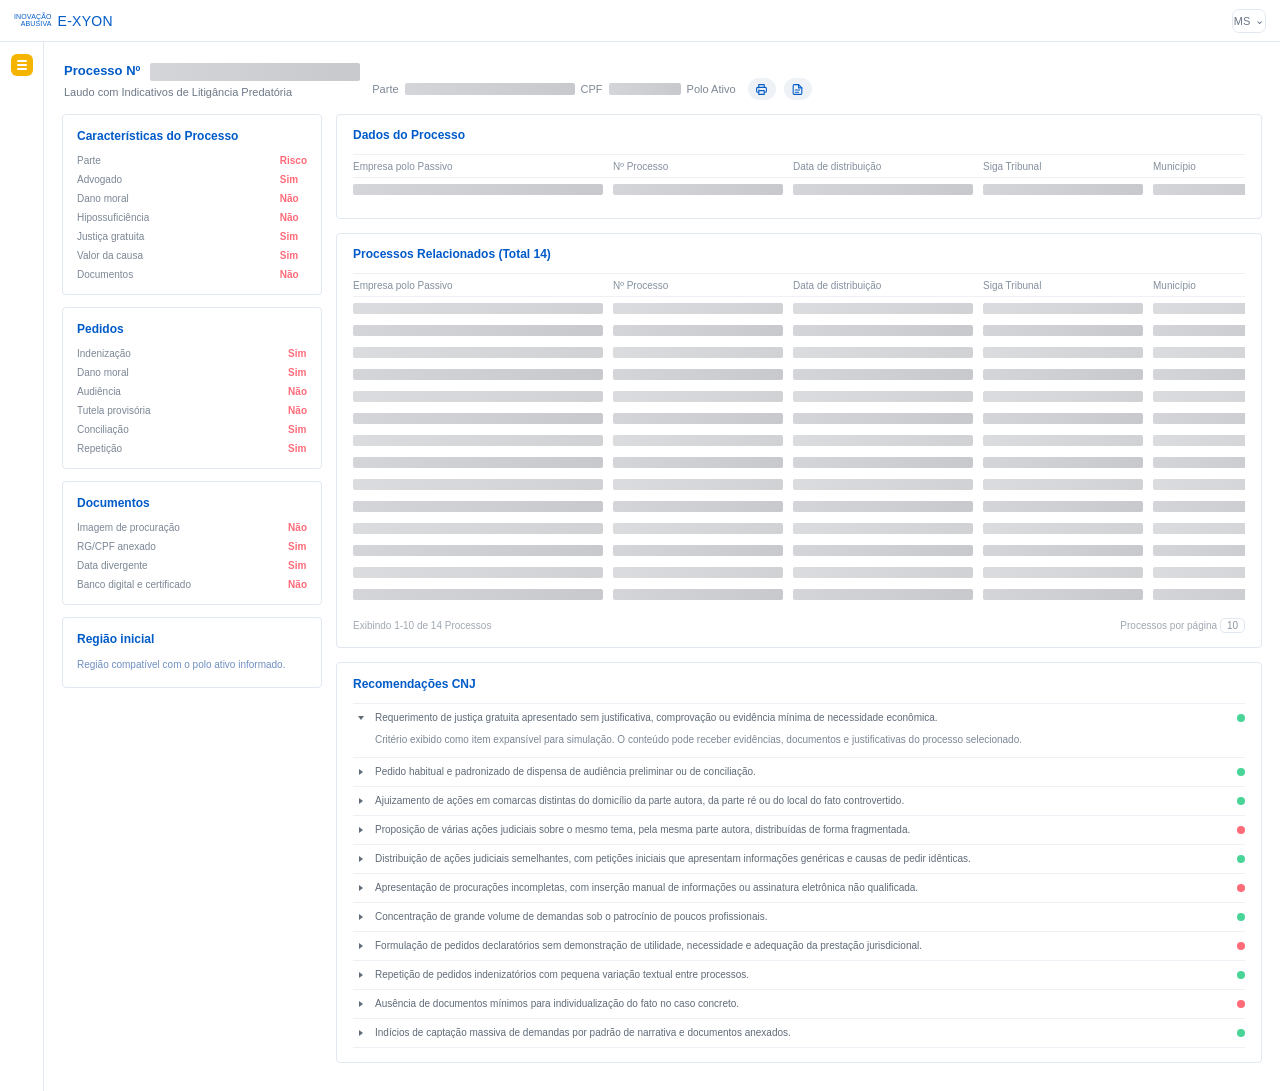
==== index.html @ d194b784 "Add files via upload" ====
<!doctype html>
<html lang="pt-BR">
<head>
  <meta charset="utf-8" />
  <meta name="viewport" content="width=device-width, initial-scale=1" />
  <title>E-XYON | Processos</title>
  <link rel="stylesheet" href="./styles.css" />
</head>
<body>
  <div class="app" data-menu="closed">
    <header class="topbar">
      <div class="brand">
        <span class="brand-mark">inovação<br />abusiva</span>
        <span class="brand-name">E-XYON</span>
      </div>
      <div class="user-chip">MS <span>⌄</span></div>
    </header>

    <aside class="sidebar" aria-label="Lista de processos">
      <button class="toggle-menu" type="button" aria-label="Abrir lista de processos">
        <span></span>
      </button>
      <div class="sidebar-inner">
        <p class="sidebar-label">Lista inicial</p>
        <h2>Processos</h2>
        <div class="process-list" id="processList"></div>
      </div>
    </aside>

    <main class="workspace">
      <section class="case-header">
        <div class="case-title">
          <h1>Processo Nº</h1>
          <div class="blocked title-block"></div>
          <p>Laudo com Indicativos de Litigância Predatória</p>
        </div>
        <div class="case-meta" aria-label="Dados principais do processo">
          <label>Parte</label><span class="blocked sm"></span>
          <label>CPF</label><span class="blocked xs"></span>
          <label>Polo Ativo</label>
        </div>
        <div class="header-actions" aria-label="Ações do laudo">
          <button type="button" aria-label="Imprimir">
            <svg viewBox="0 0 24 24" aria-hidden="true"><path d="M7 8V3h10v5M7 17H5a2 2 0 0 1-2-2v-5a2 2 0 0 1 2-2h14a2 2 0 0 1 2 2v5a2 2 0 0 1-2 2h-2M7 14h10v7H7zM7 11h.01"/></svg>
          </button>
          <button type="button" aria-label="Visualizar laudo impresso">
            <svg viewBox="0 0 24 24" aria-hidden="true"><path d="M14 3H6a2 2 0 0 0-2 2v14a2 2 0 0 0 2 2h12a2 2 0 0 0 2-2V9z"/><path d="M14 3v6h6M8 13h8M8 17h6"/></svg>
          </button>
        </div>
      </section>

      <section class="content-grid">
        <aside class="info-panel">
          <article class="card">
            <h2>Características do Processo</h2>
            <dl id="caseFacts"></dl>
          </article>
          <article class="card">
            <h2>Pedidos</h2>
            <dl id="caseRequests"></dl>
          </article>
          <article class="card">
            <h2>Documentos</h2>
            <dl id="caseDocs"></dl>
          </article>
          <article class="card blue-note">
            <h2>Região inicial</h2>
            <p id="regionNote">Região compatível com o polo ativo informado.</p>
          </article>
        </aside>

        <section class="analysis">
          <div class="data-stack">
            <article class="data-card">
              <h2>Dados do Processo</h2>
              <div class="table-scroll" aria-label="Tabela Dados do Processo com rolagem horizontal">
              <div class="wide-table">
                <div class="table-head cols-8">
                  <span>Empresa polo Passivo</span>
                  <span>Nº Processo</span>
                  <span>Data de distribuição</span>
                  <span>Siga Tribunal</span>
                  <span>Município</span>
                  <span>Ação judicial</span>
                  <span>Assunto</span>
                  <span>Advogado</span>
                </div>
                <div class="table-row cols-8">
                  <span class="blocked"></span><span class="blocked"></span><span class="blocked"></span><span class="blocked"></span>
                  <span class="blocked"></span><span class="blocked"></span><span class="blocked"></span><span class="blocked"></span>
                </div>
              </div>
              </div>
            </article>

            <article class="data-card">
              <h2>Processos Relacionados <span id="relatedCount">(Total 9)</span></h2>
              <div class="table-scroll" aria-label="Tabela Processos Relacionados com rolagem horizontal">
              <div class="wide-table related" id="relatedTable"></div>
              </div>
              <div class="table-footer">
                <span id="resultsText">Exibindo 1-9 de 9 Processos</span>
                <span>Processos por página <button>10</button></span>
              </div>
            </article>
          </div>

          <article class="recommendations">
            <h2>Recomendações CNJ</h2>
            <div id="accordion" class="accordion"></div>
          </article>
        </section>
      </section>
    </main>
  </div>

  <script src="./script.js"></script>
</body>
</html>
---- styles.css ----
:root {
  --blue: #005bc8;
  --blue-2: #1f6fff;
  --yellow: #f5b400;
  --ink: #243142;
  --muted: #7a8796;
  --line: #e1e8f0;
  --soft: #f6f9fc;
  --card: #ffffff;
  --danger: #ff6b79;
  --ok: #48d597;
  --sidebar-open: 220px;
  --sidebar-closed: 44px;
}

* { box-sizing: border-box; }

body {
  margin: 0;
  min-height: 100vh;
  background: #fff;
  color: var(--ink);
  font-family: Inter, "Segoe UI", Arial, sans-serif;
  font-size: 13px;
}

.app {
  --sidebar-width: var(--sidebar-closed);
  min-height: 100vh;
  display: grid;
  grid-template-columns: var(--sidebar-width) 1fr;
  grid-template-rows: 42px 1fr;
  transition: grid-template-columns 220ms ease;
}

.app[data-menu="open"] { --sidebar-width: var(--sidebar-open); }

.topbar {
  grid-column: 1 / -1;
  display: flex;
  align-items: center;
  justify-content: space-between;
  border-bottom: 1px solid var(--line);
  background: rgba(255, 255, 255, 0.94);
  padding: 0 14px;
  position: sticky;
  top: 0;
  z-index: 5;
}

.brand {
  display: inline-flex;
  align-items: center;
  gap: 6px;
  color: var(--blue);
}

.brand-mark {
  font-size: 7px;
  line-height: 0.9;
  text-align: right;
  text-transform: uppercase;
  letter-spacing: .02em;
}

.brand-name {
  font-size: 14px;
  letter-spacing: .02em;
}

.user-chip {
  height: 24px;
  min-width: 34px;
  display: inline-flex;
  align-items: center;
  justify-content: center;
  gap: 5px;
  border: 1px solid var(--line);
  border-radius: 7px;
  font-size: 11px;
  color: #6b7787;
}

.sidebar {
  grid-row: 2;
  border-right: 1px solid var(--line);
  background: #fff;
  position: relative;
  overflow: hidden;
}

.toggle-menu {
  width: 22px;
  height: 22px;
  position: absolute;
  top: 12px;
  left: 11px;
  z-index: 2;
  border: 0;
  border-radius: 6px;
  background: var(--yellow);
  cursor: pointer;
  display: grid;
  place-items: center;
}

.toggle-menu span,
.toggle-menu::before,
.toggle-menu::after {
  content: "";
  display: block;
  width: 10px;
  height: 1.5px;
  background: #fff;
  border-radius: 2px;
}

.toggle-menu::before { transform: translateY(-4px); position: absolute; }
.toggle-menu::after { transform: translateY(4px); position: absolute; }

.sidebar-inner {
  width: var(--sidebar-open);
  padding: 45px 10px 16px;
  opacity: 0;
  transform: translateX(-10px);
  transition: opacity 180ms ease, transform 180ms ease;
}

.app[data-menu="open"] .sidebar-inner {
  opacity: 1;
  transform: translateX(0);
}

.sidebar-label {
  margin: 0 0 8px;
  color: #8a96a6;
  font-size: 11px;
}

.sidebar h2 {
  margin: 0 0 12px;
  font-size: 13px;
  color: #536274;
  font-weight: 700;
}

.process-list {
  display: flex;
  flex-direction: column;
  gap: 6px;
  max-height: calc(100vh - 118px);
  overflow: auto;
  padding-right: 3px;
}

.process-item {
  height: 18px;
  border: 0;
  border-radius: 3px;
  background: #d6d8db;
  cursor: pointer;
  text-align: left;
  color: transparent;
}

.process-item:hover,
.process-item.active { background: #aab8c9; }

.workspace {
  grid-row: 2;
  min-width: 0;
  width: calc(1366px - var(--sidebar-width));
  max-width: calc(100vw - var(--sidebar-width));
  padding: 18px 18px 28px;
  overflow: hidden auto;
}

.case-header {
  width: 100%;
  display: grid;
  grid-template-columns: max-content max-content max-content 1fr;
  align-items: center;
  gap: 12px;
  padding: 0 2px 14px;
}

.case-title {
  display: grid;
  grid-template-columns: auto auto;
  align-items: center;
  column-gap: 5px;
  row-gap: 4px;
}

.case-header h1 {
  margin: 0 0 4px;
  display: inline-block;
  color: var(--blue);
  font-size: 13px;
  font-weight: 700;
}

.case-header p {
  grid-column: 1 / -1;
  margin: 0;
  color: #6d7887;
  font-size: 11px;
}

.blocked {
  display: inline-block;
  height: 12px;
  border-radius: 2px;
  background: linear-gradient(90deg, #d3d5d8, #c7c9cc);
  vertical-align: middle;
}

.title-block { width: 210px; height: 18px; margin-left: 5px; }
.blocked.sm { width: 170px; }
.blocked.xs { width: 72px; }

.case-meta {
  display: grid;
  grid-template-columns: auto 170px auto 72px auto;
  align-items: center;
  gap: 6px;
  color: #7d8896;
  font-size: 11px;
  min-width: 0;
  padding-top: 18px;
}

.header-actions {
  display: inline-flex;
  align-items: center;
  gap: 8px;
  padding-top: 18px;
}

.header-actions button {
  width: 28px;
  height: 22px;
  border: 0;
  border-radius: 999px;
  background: #eef2f6;
  color: var(--blue);
  cursor: pointer;
  display: grid;
  place-items: center;
}

.header-actions svg {
  width: 13px;
  height: 13px;
  fill: none;
  stroke: currentColor;
  stroke-width: 2;
  stroke-linecap: round;
  stroke-linejoin: round;
}

.content-grid {
  display: grid;
  grid-template-columns: 260px minmax(0, 1fr);
  gap: 14px;
  align-items: start;
}

.info-panel {
  display: flex;
  flex-direction: column;
  gap: 12px;
}

.card,
.data-card,
.recommendations {
  background: var(--card);
  border: 1px solid var(--line);
  border-radius: 4px;
}

.card {
  padding: 14px;
}

.card h2,
.data-card h2,
.recommendations h2 {
  margin: 0 0 12px;
  color: var(--blue);
  font-size: 12px;
  font-weight: 700;
}

dl {
  display: grid;
  grid-template-columns: 1fr auto;
  row-gap: 8px;
  margin: 0;
}

dt {
  color: #7b8795;
  font-size: 10px;
}

dd {
  margin: 0;
  color: var(--danger);
  font-size: 10px;
  font-weight: 700;
}

.blue-note p {
  margin: 0;
  color: #6f8fc1;
  font-size: 10px;
  line-height: 1.45;
}

.analysis {
  min-width: 0;
}

.data-stack {
  min-width: 0;
}

.table-scroll {
  overflow-x: auto;
  overflow-y: hidden;
  padding-bottom: 8px;
  scrollbar-width: thin;
  scrollbar-color: #c2cfdf transparent;
}

.table-scroll::-webkit-scrollbar { height: 8px; }
.table-scroll::-webkit-scrollbar-thumb { background: #c2cfdf; border-radius: 8px; }

.data-card {
  margin-bottom: 14px;
  padding: 13px 16px 10px;
}

.wide-table {
  min-width: 1660px;
}

.table-head,
.table-row {
  display: grid;
  align-items: center;
  gap: 10px;
}

.cols-8 {
  grid-template-columns: 250px 170px 180px 160px 150px 170px 190px 170px;
}

.cols-9 {
  grid-template-columns: 250px 170px 180px 160px 150px 170px 190px 170px 170px;
}

.table-head {
  height: 24px;
  border-top: 1px solid #edf1f5;
  border-bottom: 1px solid #edf1f5;
  color: #84909f;
  font-size: 10px;
}

.table-row {
  height: 22px;
}

.table-row .blocked {
  width: 100%;
  height: 11px;
}

.related .table-row:nth-child(even) .blocked { opacity: .84; }

.table-footer {
  height: 24px;
  display: flex;
  align-items: center;
  justify-content: space-between;
  color: #a0a8b2;
  font-size: 10px;
}

.table-footer button {
  border: 1px solid var(--line);
  background: #fff;
  border-radius: 5px;
  color: #8b96a4;
  font-size: 10px;
}

.recommendations {
  width: 100%;
  padding: 14px 16px;
}

.accordion {
  display: flex;
  flex-direction: column;
  gap: 0;
  border-top: 1px solid #edf1f5;
}

.accordion-item {
  border-bottom: 1px solid #edf1f5;
}

.accordion-trigger {
  width: 100%;
  min-height: 28px;
  border: 0;
  background: transparent;
  display: grid;
  grid-template-columns: 16px 1fr 18px;
  gap: 6px;
  align-items: center;
  text-align: left;
  color: #5f6b78;
  font-size: 10px;
  line-height: 1.45;
  padding: 5px 0;
  cursor: pointer;
}

.accordion-trigger::before {
  content: "";
  width: 0;
  height: 0;
  border-left: 4px solid #5f6b78;
  border-top: 3px solid transparent;
  border-bottom: 3px solid transparent;
  justify-self: center;
  transition: transform 160ms ease;
}

.accordion-item.open .accordion-trigger::before {
  transform: rotate(90deg);
}

.status-dot {
  width: 8px;
  height: 8px;
  border-radius: 50%;
  justify-self: end;
  background: var(--ok);
}

.accordion-item.warning .status-dot { background: var(--danger); }

.accordion-content {
  display: none;
  padding: 0 28px 10px 22px;
  color: #7b8795;
  font-size: 10px;
  line-height: 1.5;
}

.accordion-item.open .accordion-content { display: block; }

@media (max-width: 980px) {
  .content-grid { grid-template-columns: 1fr; }
  .info-panel { max-width: 320px; }
}
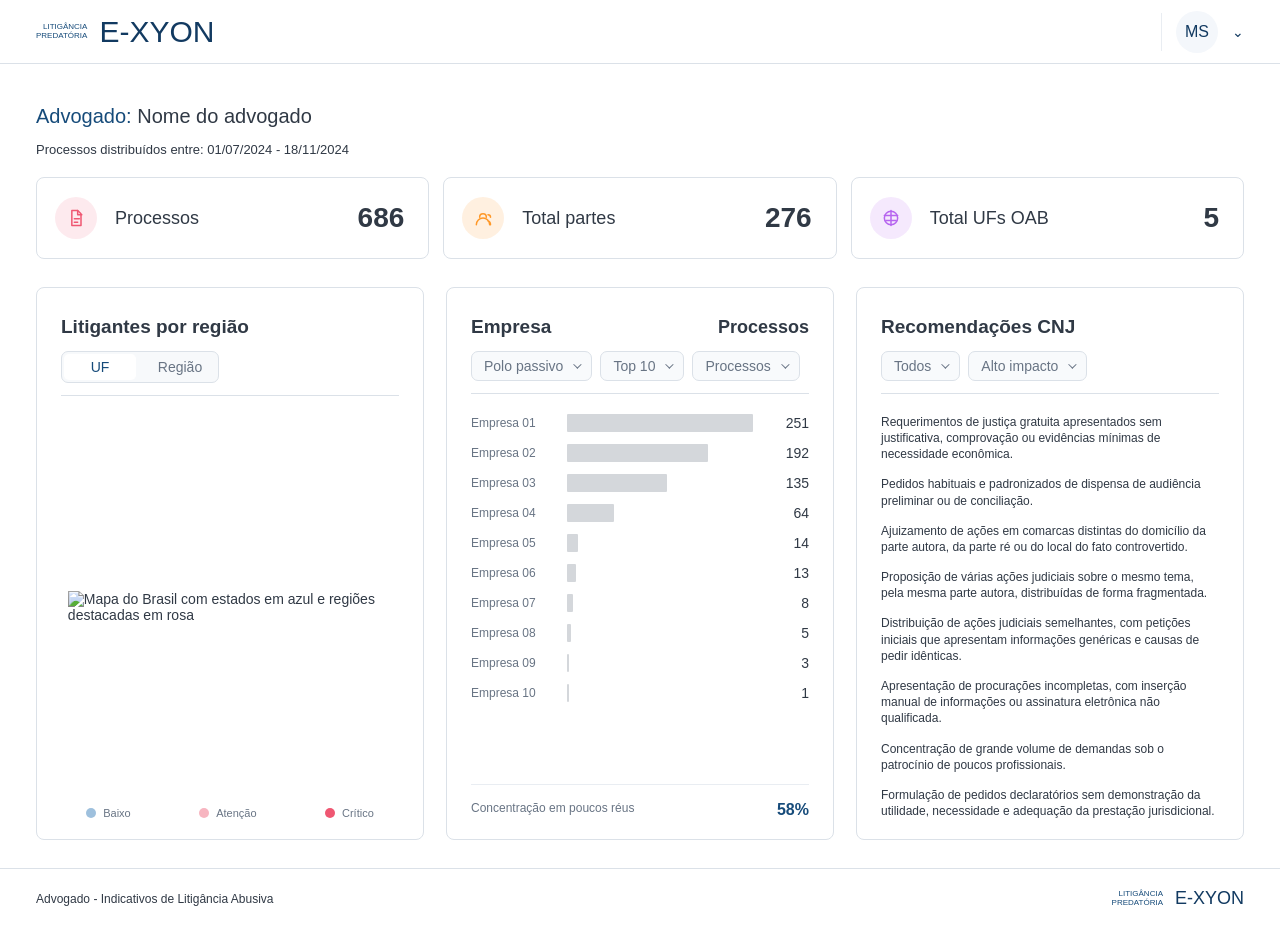
==== commit 7c52be8a: "Add files via upload" ====
--- a/index.html
+++ b/index.html
@@ -3,117 +3,131 @@
 <head>
   <meta charset="utf-8" />
   <meta name="viewport" content="width=device-width, initial-scale=1" />
-  <title>E-XYON | Processos</title>
+  <title>E-XYON | Dashboard</title>
   <link rel="stylesheet" href="./styles.css" />
 </head>
 <body>
-  <div class="app" data-menu="closed">
+  <main class="dashboard-shell">
     <header class="topbar">
       <div class="brand">
-        <span class="brand-mark">inovação<br />abusiva</span>
+        <span class="brand-kicker">Litigância<br />Predatória</span>
         <span class="brand-name">E-XYON</span>
       </div>
-      <div class="user-chip">MS <span>⌄</span></div>
+      <div class="profile">
+        <span>MS</span>
+        <span aria-hidden="true">⌄</span>
+      </div>
     </header>
 
-    <aside class="sidebar" aria-label="Lista de processos">
-      <button class="toggle-menu" type="button" aria-label="Abrir lista de processos">
-        <span></span>
-      </button>
-      <div class="sidebar-inner">
-        <p class="sidebar-label">Lista inicial</p>
-        <h2>Processos</h2>
-        <div class="process-list" id="processList"></div>
+    <section class="page-title" aria-labelledby="dashboard-title">
+      <div>
+        <h1 id="dashboard-title">Advogado: <span>Nome do advogado</span></h1>
+        <p>Processos distribuídos entre: 01/07/2024 - 18/11/2024</p>
       </div>
-    </aside>
+    </section>
 
-    <main class="workspace">
-      <section class="case-header">
-        <div class="case-title">
-          <h1>Processo Nº</h1>
-          <div class="blocked title-block"></div>
-          <p>Laudo com Indicativos de Litigância Predatória</p>
+    <section class="totals" aria-label="Resumo da distribuição">
+      <a class="total-card total-processes" href="./processos/" aria-label="Abrir página de processos">
+        <span class="metric-icon" aria-hidden="true">
+          <svg viewBox="0 0 24 24"><path d="M7 3h7l4 4v14H7z"/><path d="M14 3v5h5M10 13h6M10 17h4"/></svg>
+        </span>
+        <span class="metric-label">Processos</span>
+        <strong>686</strong>
+      </a>
+      <article class="total-card total-parts" tabindex="0">
+        <span class="metric-icon" aria-hidden="true">
+          <svg viewBox="0 0 24 24"><path d="M16 11a4 4 0 1 0-8 0"/><path d="M4 20a8 8 0 0 1 16 0M18 8a3 3 0 0 1 3 3M21 20a5 5 0 0 0-3.2-4.7"/></svg>
+        </span>
+        <span class="metric-label">Total partes</span>
+        <strong>276</strong>
+      </article>
+      <article class="total-card total-ufs" tabindex="0">
+        <span class="metric-icon" aria-hidden="true">
+          <svg viewBox="0 0 24 24"><path d="M12 3v18M4 9h16M6 15h12"/><circle cx="12" cy="12" r="8"/></svg>
+        </span>
+        <span class="metric-label">Total UFs OAB</span>
+        <strong>5</strong>
+      </article>
+    </section>
+
+    <section class="insight-grid" aria-label="Indicadores principais">
+      <article class="panel map-panel">
+        <div class="panel-heading">
+          <h2>Litigantes por região</h2>
         </div>
-        <div class="case-meta" aria-label="Dados principais do processo">
-          <label>Parte</label><span class="blocked sm"></span>
-          <label>CPF</label><span class="blocked xs"></span>
-          <label>Polo Ativo</label>
+        <div class="segmented" aria-label="Visualização do mapa">
+          <button class="active" type="button">UF</button>
+          <button type="button">Região</button>
         </div>
-        <div class="header-actions" aria-label="Ações do laudo">
-          <button type="button" aria-label="Imprimir">
-            <svg viewBox="0 0 24 24" aria-hidden="true"><path d="M7 8V3h10v5M7 17H5a2 2 0 0 1-2-2v-5a2 2 0 0 1 2-2h14a2 2 0 0 1 2 2v5a2 2 0 0 1-2 2h-2M7 14h10v7H7zM7 11h.01"/></svg>
-          </button>
-          <button type="button" aria-label="Visualizar laudo impresso">
-            <svg viewBox="0 0 24 24" aria-hidden="true"><path d="M14 3H6a2 2 0 0 0-2 2v14a2 2 0 0 0 2 2h12a2 2 0 0 0 2-2V9z"/><path d="M14 3v6h6M8 13h8M8 17h6"/></svg>
-          </button>
+        <div class="divider"></div>
+        <div class="map-stage">
+          <img src="./assets/mapa-brasil.png" alt="Mapa do Brasil com estados em azul e regiões destacadas em rosa" />
         </div>
-      </section>
+        <div class="legend" aria-label="Legenda do mapa">
+          <span><i class="low"></i>Baixo</span>
+          <span><i class="attention"></i>Atenção</span>
+          <span><i class="critical"></i>Crítico</span>
+        </div>
+      </article>
 
-      <section class="content-grid">
-        <aside class="info-panel">
-          <article class="card">
-            <h2>Características do Processo</h2>
-            <dl id="caseFacts"></dl>
-          </article>
-          <article class="card">
-            <h2>Pedidos</h2>
-            <dl id="caseRequests"></dl>
-          </article>
-          <article class="card">
-            <h2>Documentos</h2>
-            <dl id="caseDocs"></dl>
-          </article>
-          <article class="card blue-note">
-            <h2>Região inicial</h2>
-            <p id="regionNote">Região compatível com o polo ativo informado.</p>
-          </article>
-        </aside>
+      <article class="panel company-panel">
+        <div class="panel-heading">
+          <h2>Empresa</h2>
+          <strong>Processos</strong>
+        </div>
+        <div class="filter-row" aria-label="Filtros de empresas">
+          <button type="button">Polo passivo <span aria-hidden="true"></span></button>
+          <button type="button">Top 10 <span aria-hidden="true"></span></button>
+          <button type="button">Processos <span aria-hidden="true"></span></button>
+        </div>
+        <div class="divider"></div>
+        <ol class="bar-list" aria-label="Ranking de empresas">
+          <li style="--value:100"><em>Empresa 01</em><span></span><b>251</b></li>
+          <li style="--value:76"><em>Empresa 02</em><span></span><b>192</b></li>
+          <li style="--value:54"><em>Empresa 03</em><span></span><b>135</b></li>
+          <li style="--value:25"><em>Empresa 04</em><span></span><b>64</b></li>
+          <li style="--value:6"><em>Empresa 05</em><span></span><b>14</b></li>
+          <li style="--value:5"><em>Empresa 06</em><span></span><b>13</b></li>
+          <li style="--value:3"><em>Empresa 07</em><span></span><b>8</b></li>
+          <li style="--value:2"><em>Empresa 08</em><span></span><b>5</b></li>
+          <li style="--value:1.2"><em>Empresa 09</em><span></span><b>3</b></li>
+          <li style="--value:.7"><em>Empresa 10</em><span></span><b>1</b></li>
+        </ol>
+        <footer class="panel-insight">
+          <span>Concentração em poucos réus</span>
+          <strong>58%</strong>
+        </footer>
+      </article>
 
-        <section class="analysis">
-          <div class="data-stack">
-            <article class="data-card">
-              <h2>Dados do Processo</h2>
-              <div class="table-scroll" aria-label="Tabela Dados do Processo com rolagem horizontal">
-              <div class="wide-table">
-                <div class="table-head cols-8">
-                  <span>Empresa polo Passivo</span>
-                  <span>Nº Processo</span>
-                  <span>Data de distribuição</span>
-                  <span>Siga Tribunal</span>
-                  <span>Município</span>
-                  <span>Ação judicial</span>
-                  <span>Assunto</span>
-                  <span>Advogado</span>
-                </div>
-                <div class="table-row cols-8">
-                  <span class="blocked"></span><span class="blocked"></span><span class="blocked"></span><span class="blocked"></span>
-                  <span class="blocked"></span><span class="blocked"></span><span class="blocked"></span><span class="blocked"></span>
-                </div>
-              </div>
-              </div>
-            </article>
+      <article class="panel recommendations-panel">
+        <div class="panel-heading">
+          <h2>Recomendações CNJ</h2>
+        </div>
+        <div class="filter-row" aria-label="Filtros de recomendações">
+          <button type="button">Todos <span aria-hidden="true"></span></button>
+          <button type="button">Alto impacto <span aria-hidden="true"></span></button>
+        </div>
+        <div class="divider"></div>
+        <ul class="recommendation-list">
+          <li>Requerimentos de justiça gratuita apresentados sem justificativa, comprovação ou evidências mínimas de necessidade econômica.</li>
+          <li>Pedidos habituais e padronizados de dispensa de audiência preliminar ou de conciliação.</li>
+          <li>Ajuizamento de ações em comarcas distintas do domicílio da parte autora, da parte ré ou do local do fato controvertido.</li>
+          <li>Proposição de várias ações judiciais sobre o mesmo tema, pela mesma parte autora, distribuídas de forma fragmentada.</li>
+          <li>Distribuição de ações judiciais semelhantes, com petições iniciais que apresentam informações genéricas e causas de pedir idênticas.</li>
+          <li>Apresentação de procurações incompletas, com inserção manual de informações ou assinatura eletrônica não qualificada.</li>
+          <li>Concentração de grande volume de demandas sob o patrocínio de poucos profissionais.</li>
+          <li>Formulação de pedidos declaratórios sem demonstração da utilidade, necessidade e adequação da prestação jurisdicional.</li>
+        </ul>
+      </article>
+    </section>
 
-            <article class="data-card">
-              <h2>Processos Relacionados <span id="relatedCount">(Total 9)</span></h2>
-              <div class="table-scroll" aria-label="Tabela Processos Relacionados com rolagem horizontal">
-              <div class="wide-table related" id="relatedTable"></div>
-              </div>
-              <div class="table-footer">
-                <span id="resultsText">Exibindo 1-9 de 9 Processos</span>
-                <span>Processos por página <button>10</button></span>
-              </div>
-            </article>
-          </div>
-
-          <article class="recommendations">
-            <h2>Recomendações CNJ</h2>
-            <div id="accordion" class="accordion"></div>
-          </article>
-        </section>
-      </section>
-    </main>
-  </div>
-
-  <script src="./script.js"></script>
+    <footer class="page-footer">
+      <span>Advogado - Indicativos de Litigância Abusiva</span>
+      <div class="footer-brand">
+        <span>Litigância<br />Predatória</span>
+        <strong>E-XYON</strong>
+      </div>
+    </footer>
+  </main>
 </body>
 </html>
--- a/styles.css
+++ b/styles.css
@@ -1,472 +1,472 @@
 :root {
-  --blue: #005bc8;
-  --blue-2: #1f6fff;
-  --yellow: #f5b400;
-  --ink: #243142;
-  --muted: #7a8796;
-  --line: #e1e8f0;
-  --soft: #f6f9fc;
-  --card: #ffffff;
-  --danger: #ff6b79;
-  --ok: #48d597;
-  --sidebar-open: 220px;
-  --sidebar-closed: 44px;
-}
-
-* { box-sizing: border-box; }
+  --blue: #164b7a;
+  --blue-dark: #123a61;
+  --text: #303945;
+  --muted: #687484;
+  --subtle: #8d97a5;
+  --line: #dbe1e8;
+  --line-soft: #e9edf2;
+  --surface: #ffffff;
+  --page: #f4f7fb;
+  --blocked: #d4d7db;
+  --pink: #ef5772;
+  --orange: #ff9828;
+  --purple: #b665ef;
+  --green: #48cf95;
+}
+
+* {
+  box-sizing: border-box;
+}
 
 body {
   margin: 0;
   min-height: 100vh;
-  background: #fff;
-  color: var(--ink);
+  background: var(--page);
+  color: var(--text);
   font-family: Inter, "Segoe UI", Arial, sans-serif;
-  font-size: 13px;
-}
-
-.app {
-  --sidebar-width: var(--sidebar-closed);
-  min-height: 100vh;
-  display: grid;
-  grid-template-columns: var(--sidebar-width) 1fr;
-  grid-template-rows: 42px 1fr;
-  transition: grid-template-columns 220ms ease;
-}
-
-.app[data-menu="open"] { --sidebar-width: var(--sidebar-open); }
-
-.topbar {
-  grid-column: 1 / -1;
+  font-size: 14px;
+}
+
+button {
+  font: inherit;
+}
+
+.dashboard-shell {
+  width: min(1366px, 100vw);
+  min-height: 900px;
+  margin: 0 auto;
+  background: var(--surface);
+  display: grid;
+  grid-template-rows: 64px auto auto 1fr 60px;
+}
+
+.topbar,
+.page-footer {
   display: flex;
   align-items: center;
   justify-content: space-between;
   border-bottom: 1px solid var(--line);
-  background: rgba(255, 255, 255, 0.94);
-  padding: 0 14px;
-  position: sticky;
-  top: 0;
-  z-index: 5;
-}
-
-.brand {
+  padding: 0 36px;
+}
+
+.brand,
+.footer-brand {
   display: inline-flex;
   align-items: center;
-  gap: 6px;
+  gap: 12px;
   color: var(--blue);
 }
 
-.brand-mark {
-  font-size: 7px;
-  line-height: 0.9;
+.brand-kicker,
+.footer-brand span {
+  font-size: 8px;
+  line-height: 1.05;
+  text-transform: uppercase;
   text-align: right;
-  text-transform: uppercase;
-  letter-spacing: .02em;
 }
 
 .brand-name {
-  font-size: 14px;
-  letter-spacing: .02em;
-}
-
-.user-chip {
+  color: var(--blue-dark);
+  font-size: 30px;
+  letter-spacing: 0;
+}
+
+.profile {
+  display: inline-flex;
+  align-items: center;
+  gap: 14px;
+  color: var(--blue-dark);
+}
+
+.profile::before {
+  content: "";
+  width: 1px;
+  height: 38px;
+  background: var(--line-soft);
+}
+
+.profile span:first-child {
+  width: 42px;
+  height: 42px;
+  border-radius: 50%;
+  background: #f4f7fb;
+  display: grid;
+  place-items: center;
+  font-size: 16px;
+}
+
+.page-title {
+  padding: 42px 36px 20px;
+}
+
+.page-title h1 {
+  margin: 0 0 16px;
+  color: var(--blue);
+  font-size: 20px;
+  font-weight: 500;
+  line-height: 1;
+}
+
+.page-title h1 span {
+  color: var(--text);
+  font-weight: 400;
+}
+
+.page-title p {
+  margin: 0;
+  color: var(--text);
+  font-size: 13px;
+}
+
+.blocked {
+  display: inline-block;
   height: 24px;
-  min-width: 34px;
+  border-radius: 1px;
+  background: var(--blocked);
+  vertical-align: -5px;
+}
+
+.title-block {
+  width: 392px;
+  margin-left: 0;
+}
+
+.totals {
+  display: grid;
+  grid-template-columns: repeat(3, 1fr);
+  gap: 14px;
+  padding: 0 36px 28px;
+}
+
+.total-card,
+.panel {
+  border: 1px solid var(--line);
+  border-radius: 8px;
+  background: var(--surface);
+}
+
+.total-card {
+  min-height: 82px;
+  display: grid;
+  grid-template-columns: 42px 1fr auto;
+  align-items: center;
+  gap: 18px;
+  padding: 0 24px 0 18px;
+  color: inherit;
+  cursor: default;
+  text-decoration: none;
+  transition: border-color 160ms ease, background 160ms ease, transform 160ms ease;
+}
+
+a.total-card {
+  cursor: pointer;
+}
+
+.total-card:hover,
+.total-card:focus-visible {
+  outline: none;
+  border-color: #b9c7d8;
+  background: #fbfcfe;
+  transform: translateY(-2px);
+}
+
+.metric-icon {
+  width: 42px;
+  height: 42px;
+  border-radius: 50%;
+  display: grid;
+  place-items: center;
+}
+
+.metric-icon svg {
+  width: 20px;
+  height: 20px;
+  fill: none;
+  stroke: currentColor;
+  stroke-width: 1.8;
+  stroke-linecap: round;
+  stroke-linejoin: round;
+}
+
+.total-processes .metric-icon {
+  color: var(--pink);
+  background: rgb(239 87 114 / 12%);
+}
+
+.total-parts .metric-icon {
+  color: var(--orange);
+  background: rgb(255 152 40 / 14%);
+}
+
+.total-ufs .metric-icon {
+  color: var(--purple);
+  background: rgb(182 101 239 / 14%);
+}
+
+.metric-label {
+  font-size: 18px;
+}
+
+.total-card strong {
+  font-size: 28px;
+  letter-spacing: 0;
+}
+
+.insight-grid {
+  display: grid;
+  grid-template-columns: repeat(3, minmax(0, 1fr));
+  gap: 22px;
+  padding: 0 36px 28px;
+}
+
+.panel {
+  min-height: 470px;
+  padding: 28px 24px 20px;
+  display: flex;
+  flex-direction: column;
+}
+
+.panel-heading {
+  display: flex;
+  justify-content: space-between;
+  align-items: center;
+  gap: 20px;
+}
+
+.panel h2 {
+  margin: 0;
+  font-size: 19px;
+  line-height: 1.2;
+}
+
+.panel-heading strong {
+  font-size: 18px;
+}
+
+.divider {
+  height: 1px;
+  background: var(--line);
+  margin: 12px 0 20px;
+}
+
+.segmented,
+.filter-row {
   display: inline-flex;
   align-items: center;
-  justify-content: center;
-  gap: 5px;
+  gap: 8px;
+}
+
+.segmented {
+  align-self: flex-start;
   border: 1px solid var(--line);
   border-radius: 7px;
+  background: #f7f9fb;
+  padding: 2px;
+  margin-top: 12px;
+}
+
+.segmented button {
+  width: 72px;
+  height: 26px;
+  border: 0;
+  border-radius: 5px;
+  background: transparent;
+  color: var(--muted);
+  cursor: pointer;
+  transition: background 140ms ease, color 140ms ease;
+}
+
+.segmented button.active,
+.segmented button:hover {
+  background: var(--surface);
+  color: var(--blue);
+}
+
+.filter-row {
+  margin-top: 12px;
+}
+
+.filter-row button {
+  height: 30px;
+  border: 1px solid var(--line);
+  border-radius: 7px;
+  background: #f8fafc;
+  color: var(--muted);
+  padding: 0 12px;
+  display: inline-flex;
+  align-items: center;
+  justify-content: center;
+  gap: 10px;
+  cursor: pointer;
+  line-height: 1;
+  transition: border-color 140ms ease, background 140ms ease, color 140ms ease;
+}
+
+.filter-row button span {
+  width: 6px;
+  height: 6px;
+  border-right: 1.5px solid currentColor;
+  border-bottom: 1.5px solid currentColor;
+  transform: rotate(45deg) translateY(-2px);
+  transform-origin: center;
+  flex: 0 0 auto;
+}
+
+.filter-row button:hover {
+  background: #fff;
+  border-color: #b9c7d8;
+  color: var(--blue);
+}
+
+.map-stage {
+  flex: 1;
+  display: grid;
+  place-items: center;
+  min-height: 286px;
+}
+
+.map-stage img {
+  width: 342px;
+  max-width: 96%;
+  height: auto;
+  display: block;
+}
+
+.legend {
+  display: flex;
+  justify-content: space-around;
+  gap: 18px;
+  color: var(--muted);
   font-size: 11px;
-  color: #6b7787;
-}
-
-.sidebar {
-  grid-row: 2;
-  border-right: 1px solid var(--line);
-  background: #fff;
+  padding-top: 10px;
+}
+
+.legend span {
+  display: inline-flex;
+  align-items: center;
+  gap: 7px;
+}
+
+.legend i {
+  width: 10px;
+  height: 10px;
+  border-radius: 50%;
+  display: inline-block;
+}
+
+.legend .low {
+  background: #9ec0dd;
+}
+
+.legend .attention {
+  background: #f7b5c0;
+}
+
+.legend .critical {
+  background: var(--pink);
+}
+
+.bar-list {
+  list-style: none;
+  padding: 0;
+  margin: 0;
+  display: grid;
+  gap: 12px;
+}
+
+.bar-list li {
+  display: grid;
+  grid-template-columns: 86px 1fr 46px;
+  gap: 10px;
+  align-items: center;
+}
+
+.bar-list em {
+  color: var(--muted);
+  font-size: 12px;
+  font-style: normal;
+  white-space: nowrap;
+}
+
+.bar-list span {
+  height: 18px;
+  width: calc(var(--value) * 1%);
+  min-width: 2px;
+  display: block;
+  background: var(--blocked);
+  border-radius: 1px;
+  transition: background 140ms ease;
+}
+
+.bar-list li:hover span {
+  background: #bac4d0;
+}
+
+.bar-list b {
+  text-align: right;
+  font-weight: 500;
+}
+
+.panel-insight {
+  margin-top: auto;
+  border-top: 1px solid var(--line-soft);
+  padding-top: 16px;
+  display: flex;
+  justify-content: space-between;
+  color: var(--muted);
+  font-size: 12px;
+}
+
+.panel-insight strong {
+  color: var(--blue);
+  font-size: 16px;
+}
+
+.recommendation-list {
+  list-style: none;
+  padding: 0;
+  margin: 0;
+  display: grid;
+  gap: 14px;
+  color: var(--text);
+  font-size: 12px;
+  line-height: 1.35;
+}
+
+.recommendation-list li {
   position: relative;
-  overflow: hidden;
-}
-
-.toggle-menu {
-  width: 22px;
-  height: 22px;
-  position: absolute;
-  top: 12px;
-  left: 11px;
-  z-index: 2;
-  border: 0;
-  border-radius: 6px;
-  background: var(--yellow);
-  cursor: pointer;
-  display: grid;
-  place-items: center;
-}
-
-.toggle-menu span,
-.toggle-menu::before,
-.toggle-menu::after {
-  content: "";
-  display: block;
-  width: 10px;
-  height: 1.5px;
-  background: #fff;
-  border-radius: 2px;
-}
-
-.toggle-menu::before { transform: translateY(-4px); position: absolute; }
-.toggle-menu::after { transform: translateY(4px); position: absolute; }
-
-.sidebar-inner {
-  width: var(--sidebar-open);
-  padding: 45px 10px 16px;
-  opacity: 0;
-  transform: translateX(-10px);
-  transition: opacity 180ms ease, transform 180ms ease;
-}
-
-.app[data-menu="open"] .sidebar-inner {
-  opacity: 1;
-  transform: translateX(0);
-}
-
-.sidebar-label {
-  margin: 0 0 8px;
-  color: #8a96a6;
-  font-size: 11px;
-}
-
-.sidebar h2 {
-  margin: 0 0 12px;
-  font-size: 13px;
-  color: #536274;
-  font-weight: 700;
-}
-
-.process-list {
-  display: flex;
-  flex-direction: column;
-  gap: 6px;
-  max-height: calc(100vh - 118px);
-  overflow: auto;
-  padding-right: 3px;
-}
-
-.process-item {
-  height: 18px;
-  border: 0;
-  border-radius: 3px;
-  background: #d6d8db;
-  cursor: pointer;
-  text-align: left;
-  color: transparent;
-}
-
-.process-item:hover,
-.process-item.active { background: #aab8c9; }
-
-.workspace {
-  grid-row: 2;
-  min-width: 0;
-  width: calc(1366px - var(--sidebar-width));
-  max-width: calc(100vw - var(--sidebar-width));
-  padding: 18px 18px 28px;
-  overflow: hidden auto;
-}
-
-.case-header {
-  width: 100%;
-  display: grid;
-  grid-template-columns: max-content max-content max-content 1fr;
-  align-items: center;
-  gap: 12px;
-  padding: 0 2px 14px;
-}
-
-.case-title {
-  display: grid;
-  grid-template-columns: auto auto;
-  align-items: center;
-  column-gap: 5px;
-  row-gap: 4px;
-}
-
-.case-header h1 {
-  margin: 0 0 4px;
-  display: inline-block;
-  color: var(--blue);
-  font-size: 13px;
-  font-weight: 700;
-}
-
-.case-header p {
-  grid-column: 1 / -1;
-  margin: 0;
-  color: #6d7887;
-  font-size: 11px;
-}
-
-.blocked {
-  display: inline-block;
-  height: 12px;
-  border-radius: 2px;
-  background: linear-gradient(90deg, #d3d5d8, #c7c9cc);
-  vertical-align: middle;
-}
-
-.title-block { width: 210px; height: 18px; margin-left: 5px; }
-.blocked.sm { width: 170px; }
-.blocked.xs { width: 72px; }
-
-.case-meta {
-  display: grid;
-  grid-template-columns: auto 170px auto 72px auto;
-  align-items: center;
-  gap: 6px;
-  color: #7d8896;
-  font-size: 11px;
-  min-width: 0;
-  padding-top: 18px;
-}
-
-.header-actions {
-  display: inline-flex;
-  align-items: center;
-  gap: 8px;
-  padding-top: 18px;
-}
-
-.header-actions button {
-  width: 28px;
-  height: 22px;
-  border: 0;
-  border-radius: 999px;
-  background: #eef2f6;
-  color: var(--blue);
-  cursor: pointer;
-  display: grid;
-  place-items: center;
-}
-
-.header-actions svg {
-  width: 13px;
-  height: 13px;
-  fill: none;
-  stroke: currentColor;
-  stroke-width: 2;
-  stroke-linecap: round;
-  stroke-linejoin: round;
-}
-
-.content-grid {
-  display: grid;
-  grid-template-columns: 260px minmax(0, 1fr);
-  gap: 14px;
-  align-items: start;
-}
-
-.info-panel {
-  display: flex;
-  flex-direction: column;
-  gap: 12px;
-}
-
-.card,
-.data-card,
-.recommendations {
-  background: var(--card);
-  border: 1px solid var(--line);
-  border-radius: 4px;
-}
-
-.card {
-  padding: 14px;
-}
-
-.card h2,
-.data-card h2,
-.recommendations h2 {
-  margin: 0 0 12px;
-  color: var(--blue);
+  padding-left: 0;
+}
+
+.recommendation-list li:hover {
+  color: var(--blue-dark);
+}
+
+.page-footer {
+  border-top: 1px solid var(--line);
+  border-bottom: 0;
+  color: var(--text);
   font-size: 12px;
-  font-weight: 700;
-}
-
-dl {
-  display: grid;
-  grid-template-columns: 1fr auto;
-  row-gap: 8px;
-  margin: 0;
-}
-
-dt {
-  color: #7b8795;
-  font-size: 10px;
-}
-
-dd {
-  margin: 0;
-  color: var(--danger);
-  font-size: 10px;
-  font-weight: 700;
-}
-
-.blue-note p {
-  margin: 0;
-  color: #6f8fc1;
-  font-size: 10px;
-  line-height: 1.45;
-}
-
-.analysis {
-  min-width: 0;
-}
-
-.data-stack {
-  min-width: 0;
-}
-
-.table-scroll {
-  overflow-x: auto;
-  overflow-y: hidden;
-  padding-bottom: 8px;
-  scrollbar-width: thin;
-  scrollbar-color: #c2cfdf transparent;
-}
-
-.table-scroll::-webkit-scrollbar { height: 8px; }
-.table-scroll::-webkit-scrollbar-thumb { background: #c2cfdf; border-radius: 8px; }
-
-.data-card {
-  margin-bottom: 14px;
-  padding: 13px 16px 10px;
-}
-
-.wide-table {
-  min-width: 1660px;
-}
-
-.table-head,
-.table-row {
-  display: grid;
-  align-items: center;
-  gap: 10px;
-}
-
-.cols-8 {
-  grid-template-columns: 250px 170px 180px 160px 150px 170px 190px 170px;
-}
-
-.cols-9 {
-  grid-template-columns: 250px 170px 180px 160px 150px 170px 190px 170px 170px;
-}
-
-.table-head {
-  height: 24px;
-  border-top: 1px solid #edf1f5;
-  border-bottom: 1px solid #edf1f5;
-  color: #84909f;
-  font-size: 10px;
-}
-
-.table-row {
-  height: 22px;
-}
-
-.table-row .blocked {
-  width: 100%;
-  height: 11px;
-}
-
-.related .table-row:nth-child(even) .blocked { opacity: .84; }
-
-.table-footer {
-  height: 24px;
-  display: flex;
-  align-items: center;
-  justify-content: space-between;
-  color: #a0a8b2;
-  font-size: 10px;
-}
-
-.table-footer button {
-  border: 1px solid var(--line);
-  background: #fff;
-  border-radius: 5px;
-  color: #8b96a4;
-  font-size: 10px;
-}
-
-.recommendations {
-  width: 100%;
-  padding: 14px 16px;
-}
-
-.accordion {
-  display: flex;
-  flex-direction: column;
-  gap: 0;
-  border-top: 1px solid #edf1f5;
-}
-
-.accordion-item {
-  border-bottom: 1px solid #edf1f5;
-}
-
-.accordion-trigger {
-  width: 100%;
-  min-height: 28px;
-  border: 0;
-  background: transparent;
-  display: grid;
-  grid-template-columns: 16px 1fr 18px;
-  gap: 6px;
-  align-items: center;
-  text-align: left;
-  color: #5f6b78;
-  font-size: 10px;
-  line-height: 1.45;
-  padding: 5px 0;
-  cursor: pointer;
-}
-
-.accordion-trigger::before {
-  content: "";
-  width: 0;
-  height: 0;
-  border-left: 4px solid #5f6b78;
-  border-top: 3px solid transparent;
-  border-bottom: 3px solid transparent;
-  justify-self: center;
-  transition: transform 160ms ease;
-}
-
-.accordion-item.open .accordion-trigger::before {
-  transform: rotate(90deg);
-}
-
-.status-dot {
-  width: 8px;
-  height: 8px;
-  border-radius: 50%;
-  justify-self: end;
-  background: var(--ok);
-}
-
-.accordion-item.warning .status-dot { background: var(--danger); }
-
-.accordion-content {
-  display: none;
-  padding: 0 28px 10px 22px;
-  color: #7b8795;
-  font-size: 10px;
-  line-height: 1.5;
-}
-
-.accordion-item.open .accordion-content { display: block; }
-
-@media (max-width: 980px) {
-  .content-grid { grid-template-columns: 1fr; }
-  .info-panel { max-width: 320px; }
-}
+}
+
+.footer-brand strong {
+  color: var(--blue-dark);
+  font-size: 18px;
+  font-weight: 500;
+}
+
+@media (max-width: 1040px) {
+  .dashboard-shell {
+    min-height: 100vh;
+  }
+
+  .totals,
+  .insight-grid {
+    grid-template-columns: 1fr;
+  }
+
+  .title-block {
+    width: min(392px, 56vw);
+  }
+}
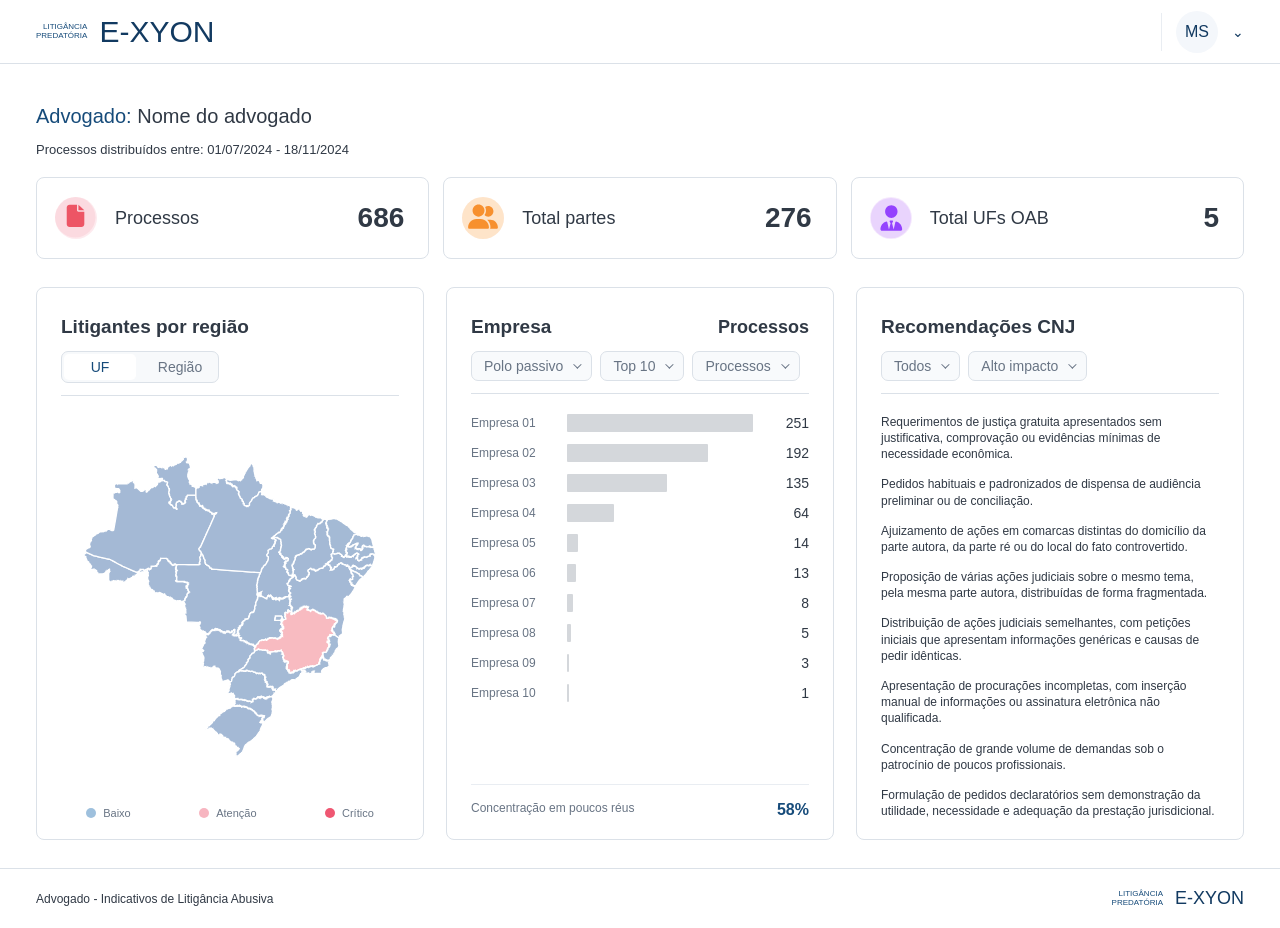
==== commit 4596a107: "Add files via upload Atualiza protótipo com dashboard e página de processos" ====
--- a/index.html
+++ b/index.html
@@ -29,21 +29,21 @@
     <section class="totals" aria-label="Resumo da distribuição">
       <a class="total-card total-processes" href="./processos/" aria-label="Abrir página de processos">
         <span class="metric-icon" aria-hidden="true">
-          <svg viewBox="0 0 24 24"><path d="M7 3h7l4 4v14H7z"/><path d="M14 3v5h5M10 13h6M10 17h4"/></svg>
+          <img src="./assets/icone-total-processos.svg" alt="" />
         </span>
         <span class="metric-label">Processos</span>
         <strong>686</strong>
       </a>
       <article class="total-card total-parts" tabindex="0">
         <span class="metric-icon" aria-hidden="true">
-          <svg viewBox="0 0 24 24"><path d="M16 11a4 4 0 1 0-8 0"/><path d="M4 20a8 8 0 0 1 16 0M18 8a3 3 0 0 1 3 3M21 20a5 5 0 0 0-3.2-4.7"/></svg>
+          <img src="./assets/icone-total-partes.svg" alt="" />
         </span>
         <span class="metric-label">Total partes</span>
         <strong>276</strong>
       </article>
       <article class="total-card total-ufs" tabindex="0">
         <span class="metric-icon" aria-hidden="true">
-          <svg viewBox="0 0 24 24"><path d="M12 3v18M4 9h16M6 15h12"/><circle cx="12" cy="12" r="8"/></svg>
+          <img src="./assets/icone-total-ufs-oab.svg" alt="" />
         </span>
         <span class="metric-label">Total UFs OAB</span>
         <strong>5</strong>
@@ -61,7 +61,7 @@
         </div>
         <div class="divider"></div>
         <div class="map-stage">
-          <img src="./assets/mapa-brasil.png" alt="Mapa do Brasil com estados em azul e regiões destacadas em rosa" />
+          <img src="./assets/mapa-01.svg" alt="Mapa do Brasil com estados em azul e regiões destacadas em rosa" />
         </div>
         <div class="legend" aria-label="Legenda do mapa">
           <span><i class="low"></i>Baixo</span>
--- a/styles.css
+++ b/styles.css
@@ -179,14 +179,10 @@
   place-items: center;
 }
 
-.metric-icon svg {
-  width: 20px;
-  height: 20px;
-  fill: none;
-  stroke: currentColor;
-  stroke-width: 1.8;
-  stroke-linecap: round;
-  stroke-linejoin: round;
+.metric-icon img {
+  width: 42px;
+  height: 42px;
+  display: block;
 }
 
 .total-processes .metric-icon {
@@ -327,7 +323,7 @@
 }
 
 .map-stage img {
-  width: 342px;
+  width: 360px;
   max-width: 96%;
   height: auto;
   display: block;
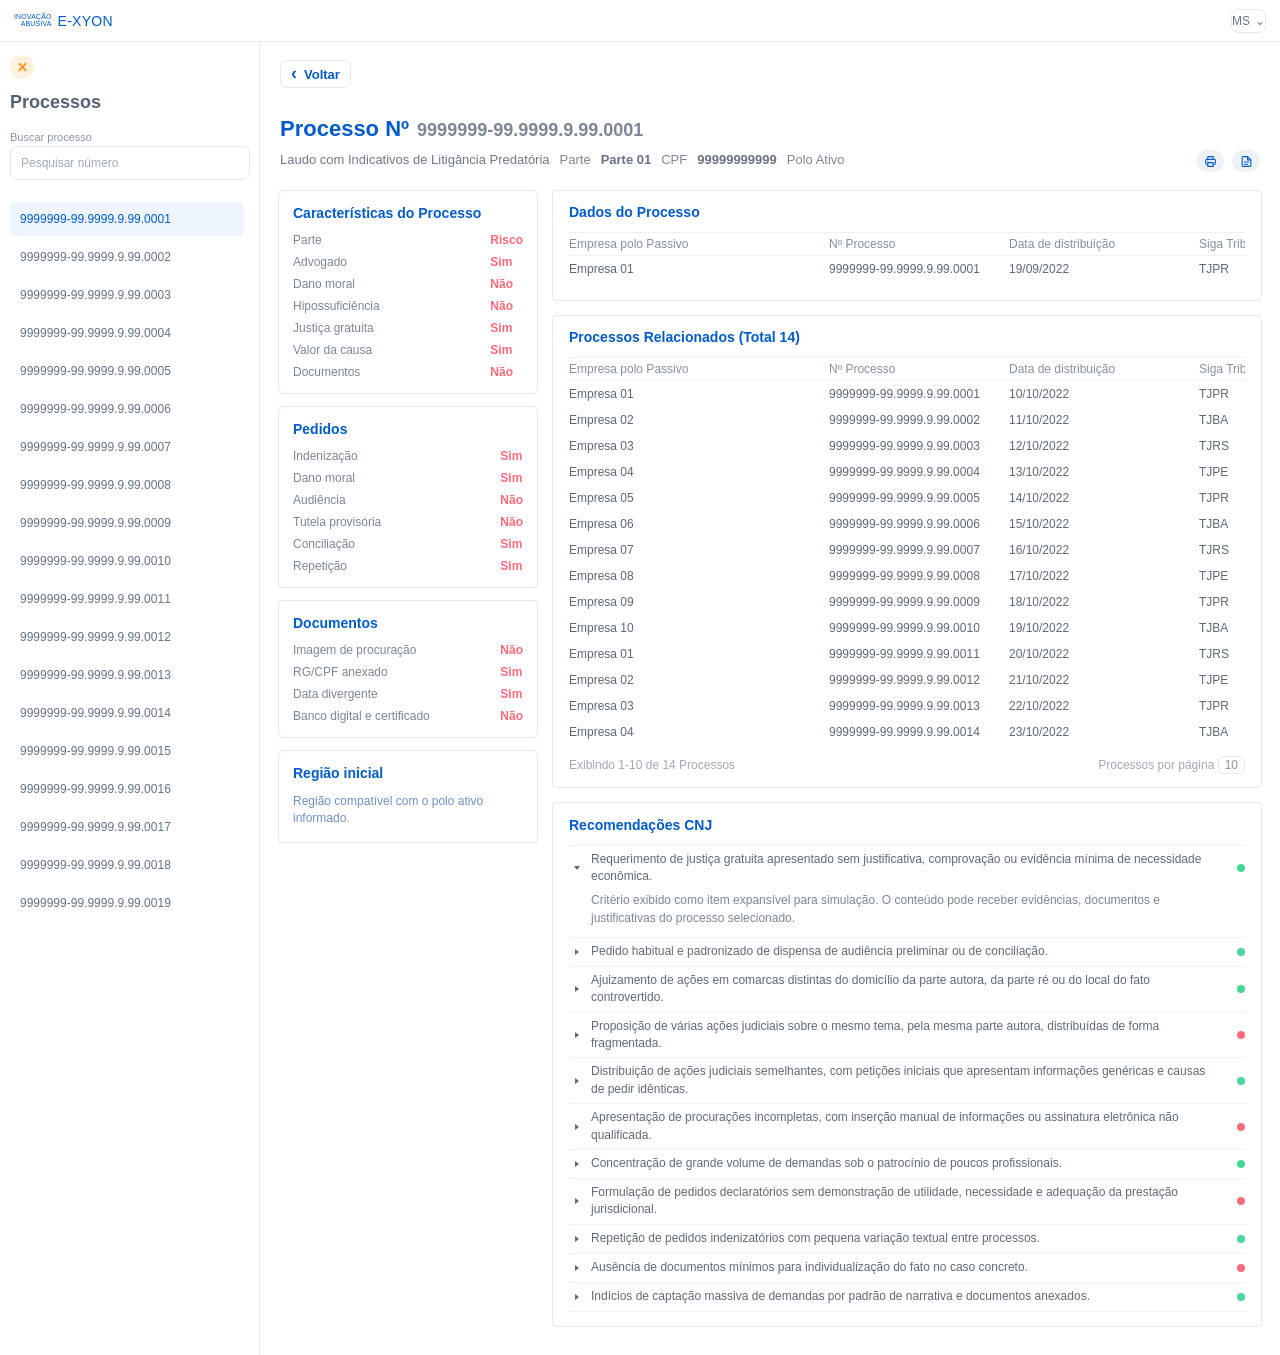
==== commit c27315cd: "Add files via upload" ====
--- a/index.html
+++ b/index.html
@@ -3,131 +3,132 @@
 <head>
   <meta charset="utf-8" />
   <meta name="viewport" content="width=device-width, initial-scale=1" />
-  <title>E-XYON | Dashboard</title>
+  <title>E-XYON | Processos</title>
   <link rel="stylesheet" href="./styles.css" />
 </head>
 <body>
-  <main class="dashboard-shell">
+  <div class="app" data-menu="open">
     <header class="topbar">
       <div class="brand">
-        <span class="brand-kicker">Litigância<br />Predatória</span>
+        <span class="brand-mark">inovação<br />abusiva</span>
         <span class="brand-name">E-XYON</span>
       </div>
-      <div class="profile">
-        <span>MS</span>
-        <span aria-hidden="true">⌄</span>
-      </div>
+      <div class="user-chip">MS <span>⌄</span></div>
     </header>
 
-    <section class="page-title" aria-labelledby="dashboard-title">
-      <div>
-        <h1 id="dashboard-title">Advogado: <span>Nome do advogado</span></h1>
-        <p>Processos distribuídos entre: 01/07/2024 - 18/11/2024</p>
+    <aside class="sidebar" aria-label="Lista de processos">
+      <button class="toggle-menu" type="button" aria-label="Fechar lista de processos">
+        <span aria-hidden="true"></span>
+      </button>
+      <div class="sidebar-inner">
+        <h2>Processos</h2>
+        <label class="process-search">
+          <span>Buscar processo</span>
+          <input id="processSearch" type="search" placeholder="Pesquisar número" autocomplete="off" />
+        </label>
+        <div class="process-list" id="processList"></div>
       </div>
-    </section>
+    </aside>
 
-    <section class="totals" aria-label="Resumo da distribuição">
-      <a class="total-card total-processes" href="./processos/" aria-label="Abrir página de processos">
-        <span class="metric-icon" aria-hidden="true">
-          <img src="./assets/icone-total-processos.svg" alt="" />
-        </span>
-        <span class="metric-label">Processos</span>
-        <strong>686</strong>
+    <main class="workspace">
+      <a class="back-button" href="http://127.0.0.1:8790/" aria-label="Voltar para dashboard">
+        <span aria-hidden="true">‹</span>
+        Voltar
       </a>
-      <article class="total-card total-parts" tabindex="0">
-        <span class="metric-icon" aria-hidden="true">
-          <img src="./assets/icone-total-partes.svg" alt="" />
-        </span>
-        <span class="metric-label">Total partes</span>
-        <strong>276</strong>
-      </article>
-      <article class="total-card total-ufs" tabindex="0">
-        <span class="metric-icon" aria-hidden="true">
-          <img src="./assets/icone-total-ufs-oab.svg" alt="" />
-        </span>
-        <span class="metric-label">Total UFs OAB</span>
-        <strong>5</strong>
-      </article>
-    </section>
+      <section class="case-header">
+        <div class="case-title">
+          <div class="case-title-row">
+            <h1>Processo Nº</h1>
+            <strong id="caseNumber">9999999-99.9999.9.99.0001</strong>
+          </div>
+          <div class="case-meta" aria-label="Dados principais do processo">
+            <p>Laudo com Indicativos de Litigância Predatória</p>
+            <label>Parte</label><strong id="caseParty">Parte 01</strong>
+            <label>CPF</label><strong id="caseCpf">99999999999</strong>
+            <label>Polo Ativo</label>
+          </div>
+        </div>
+        <div class="header-actions" aria-label="Ações do laudo">
+          <button type="button" aria-label="Imprimir">
+            <svg viewBox="0 0 24 24" aria-hidden="true"><path d="M7 8V3h10v5M7 17H5a2 2 0 0 1-2-2v-5a2 2 0 0 1 2-2h14a2 2 0 0 1 2 2v5a2 2 0 0 1-2 2h-2M7 14h10v7H7zM7 11h.01"/></svg>
+          </button>
+          <button type="button" aria-label="Visualizar laudo impresso">
+            <svg viewBox="0 0 24 24" aria-hidden="true"><path d="M14 3H6a2 2 0 0 0-2 2v14a2 2 0 0 0 2 2h12a2 2 0 0 0 2-2V9z"/><path d="M14 3v6h6M8 13h8M8 17h6"/></svg>
+          </button>
+        </div>
+      </section>
 
-    <section class="insight-grid" aria-label="Indicadores principais">
-      <article class="panel map-panel">
-        <div class="panel-heading">
-          <h2>Litigantes por região</h2>
-        </div>
-        <div class="segmented" aria-label="Visualização do mapa">
-          <button class="active" type="button">UF</button>
-          <button type="button">Região</button>
-        </div>
-        <div class="divider"></div>
-        <div class="map-stage">
-          <img src="./assets/mapa-01.svg" alt="Mapa do Brasil com estados em azul e regiões destacadas em rosa" />
-        </div>
-        <div class="legend" aria-label="Legenda do mapa">
-          <span><i class="low"></i>Baixo</span>
-          <span><i class="attention"></i>Atenção</span>
-          <span><i class="critical"></i>Crítico</span>
-        </div>
-      </article>
+      <section class="content-grid">
+        <aside class="info-panel">
+          <article class="card">
+            <h2>Características do Processo</h2>
+            <dl id="caseFacts"></dl>
+          </article>
+          <article class="card">
+            <h2>Pedidos</h2>
+            <dl id="caseRequests"></dl>
+          </article>
+          <article class="card">
+            <h2>Documentos</h2>
+            <dl id="caseDocs"></dl>
+          </article>
+          <article class="card blue-note">
+            <h2>Região inicial</h2>
+            <p id="regionNote">Região compatível com o polo ativo informado.</p>
+          </article>
+        </aside>
 
-      <article class="panel company-panel">
-        <div class="panel-heading">
-          <h2>Empresa</h2>
-          <strong>Processos</strong>
-        </div>
-        <div class="filter-row" aria-label="Filtros de empresas">
-          <button type="button">Polo passivo <span aria-hidden="true"></span></button>
-          <button type="button">Top 10 <span aria-hidden="true"></span></button>
-          <button type="button">Processos <span aria-hidden="true"></span></button>
-        </div>
-        <div class="divider"></div>
-        <ol class="bar-list" aria-label="Ranking de empresas">
-          <li style="--value:100"><em>Empresa 01</em><span></span><b>251</b></li>
-          <li style="--value:76"><em>Empresa 02</em><span></span><b>192</b></li>
-          <li style="--value:54"><em>Empresa 03</em><span></span><b>135</b></li>
-          <li style="--value:25"><em>Empresa 04</em><span></span><b>64</b></li>
-          <li style="--value:6"><em>Empresa 05</em><span></span><b>14</b></li>
-          <li style="--value:5"><em>Empresa 06</em><span></span><b>13</b></li>
-          <li style="--value:3"><em>Empresa 07</em><span></span><b>8</b></li>
-          <li style="--value:2"><em>Empresa 08</em><span></span><b>5</b></li>
-          <li style="--value:1.2"><em>Empresa 09</em><span></span><b>3</b></li>
-          <li style="--value:.7"><em>Empresa 10</em><span></span><b>1</b></li>
-        </ol>
-        <footer class="panel-insight">
-          <span>Concentração em poucos réus</span>
-          <strong>58%</strong>
-        </footer>
-      </article>
+        <section class="analysis">
+          <div class="data-stack">
+            <article class="data-card">
+              <h2>Dados do Processo</h2>
+              <div class="table-scroll" aria-label="Tabela Dados do Processo com rolagem horizontal">
+              <div class="wide-table">
+                <div class="table-head cols-8">
+                  <span>Empresa polo Passivo</span>
+                  <span>Nº Processo</span>
+                  <span>Data de distribuição</span>
+                  <span>Siga Tribunal</span>
+                  <span>Município</span>
+                  <span>Ação judicial</span>
+                  <span>Assunto</span>
+                  <span>Advogado</span>
+                </div>
+                <div class="table-row cols-8 text-row">
+                  <span id="caseCompany">Empresa 01</span>
+                  <span id="caseTableNumber">9999999-99.9999.9.99.0001</span>
+                  <span id="caseDate">19/09/2022</span>
+                  <span>TJPR</span>
+                  <span id="caseCity">Curitiba/PR</span>
+                  <span>Ação declaratória</span>
+                  <span>Cartão consignado</span>
+                  <span id="caseLawyer">Advogado 01</span>
+                </div>
+              </div>
+              </div>
+            </article>
 
-      <article class="panel recommendations-panel">
-        <div class="panel-heading">
-          <h2>Recomendações CNJ</h2>
-        </div>
-        <div class="filter-row" aria-label="Filtros de recomendações">
-          <button type="button">Todos <span aria-hidden="true"></span></button>
-          <button type="button">Alto impacto <span aria-hidden="true"></span></button>
-        </div>
-        <div class="divider"></div>
-        <ul class="recommendation-list">
-          <li>Requerimentos de justiça gratuita apresentados sem justificativa, comprovação ou evidências mínimas de necessidade econômica.</li>
-          <li>Pedidos habituais e padronizados de dispensa de audiência preliminar ou de conciliação.</li>
-          <li>Ajuizamento de ações em comarcas distintas do domicílio da parte autora, da parte ré ou do local do fato controvertido.</li>
-          <li>Proposição de várias ações judiciais sobre o mesmo tema, pela mesma parte autora, distribuídas de forma fragmentada.</li>
-          <li>Distribuição de ações judiciais semelhantes, com petições iniciais que apresentam informações genéricas e causas de pedir idênticas.</li>
-          <li>Apresentação de procurações incompletas, com inserção manual de informações ou assinatura eletrônica não qualificada.</li>
-          <li>Concentração de grande volume de demandas sob o patrocínio de poucos profissionais.</li>
-          <li>Formulação de pedidos declaratórios sem demonstração da utilidade, necessidade e adequação da prestação jurisdicional.</li>
-        </ul>
-      </article>
-    </section>
+            <article class="data-card">
+              <h2>Processos Relacionados <span id="relatedCount">(Total 9)</span></h2>
+              <div class="table-scroll" aria-label="Tabela Processos Relacionados com rolagem horizontal">
+              <div class="wide-table related" id="relatedTable"></div>
+              </div>
+              <div class="table-footer">
+                <span id="resultsText">Exibindo 1-9 de 9 Processos</span>
+                <span>Processos por página <button>10</button></span>
+              </div>
+            </article>
+          </div>
 
-    <footer class="page-footer">
-      <span>Advogado - Indicativos de Litigância Abusiva</span>
-      <div class="footer-brand">
-        <span>Litigância<br />Predatória</span>
-        <strong>E-XYON</strong>
-      </div>
-    </footer>
-  </main>
+          <article class="recommendations">
+            <h2>Recomendações CNJ</h2>
+            <div id="accordion" class="accordion"></div>
+          </article>
+        </section>
+      </section>
+    </main>
+  </div>
+
+  <script src="./script.js"></script>
 </body>
 </html>
--- a/styles.css
+++ b/styles.css
@@ -1,468 +1,604 @@
 :root {
-  --blue: #164b7a;
-  --blue-dark: #123a61;
-  --text: #303945;
-  --muted: #687484;
-  --subtle: #8d97a5;
-  --line: #dbe1e8;
-  --line-soft: #e9edf2;
-  --surface: #ffffff;
-  --page: #f4f7fb;
-  --blocked: #d4d7db;
-  --pink: #ef5772;
-  --orange: #ff9828;
-  --purple: #b665ef;
-  --green: #48cf95;
-}
-
-* {
-  box-sizing: border-box;
-}
+  --blue: #005bc8;
+  --blue-2: #1f6fff;
+  --yellow: #f5b400;
+  --ink: #243142;
+  --muted: #7a8796;
+  --line: #e1e8f0;
+  --soft: #f6f9fc;
+  --card: #ffffff;
+  --danger: #ff6b79;
+  --ok: #48d597;
+  --sidebar-open: 260px;
+  --sidebar-closed: 44px;
+}
+
+* { box-sizing: border-box; }
 
 body {
   margin: 0;
   min-height: 100vh;
-  background: var(--page);
-  color: var(--text);
+  background: #f4f7fb;
+  color: var(--ink);
   font-family: Inter, "Segoe UI", Arial, sans-serif;
-  font-size: 14px;
-}
-
-button {
-  font: inherit;
-}
-
-.dashboard-shell {
+  font-size: 16px;
+}
+
+.app {
+  --sidebar-width: var(--sidebar-closed);
   width: min(1366px, 100vw);
-  min-height: 900px;
+  min-height: 100vh;
   margin: 0 auto;
-  background: var(--surface);
-  display: grid;
-  grid-template-rows: 64px auto auto 1fr 60px;
-}
-
-.topbar,
-.page-footer {
+  display: grid;
+  grid-template-columns: var(--sidebar-width) 1fr;
+  grid-template-rows: 42px 1fr;
+  background: #fff;
+  transition: grid-template-columns 220ms ease;
+}
+
+.app[data-menu="open"] { --sidebar-width: var(--sidebar-open); }
+
+.topbar {
+  grid-column: 1 / -1;
   display: flex;
   align-items: center;
   justify-content: space-between;
   border-bottom: 1px solid var(--line);
-  padding: 0 36px;
-}
-
-.brand,
-.footer-brand {
+  background: rgba(255, 255, 255, 0.94);
+  padding: 0 14px;
+  position: sticky;
+  top: 0;
+  z-index: 5;
+}
+
+.brand {
   display: inline-flex;
   align-items: center;
-  gap: 12px;
+  gap: 6px;
   color: var(--blue);
 }
 
-.brand-kicker,
-.footer-brand span {
-  font-size: 8px;
-  line-height: 1.05;
+.brand-mark {
+  font-size: 7px;
+  line-height: 0.9;
+  text-align: right;
   text-transform: uppercase;
-  text-align: right;
+  letter-spacing: .02em;
 }
 
 .brand-name {
-  color: var(--blue-dark);
-  font-size: 30px;
-  letter-spacing: 0;
-}
-
-.profile {
+  font-size: 14px;
+  letter-spacing: .02em;
+}
+
+.user-chip {
+  height: 24px;
+  min-width: 34px;
   display: inline-flex;
   align-items: center;
-  gap: 14px;
-  color: var(--blue-dark);
-}
-
-.profile::before {
-  content: "";
-  width: 1px;
-  height: 38px;
-  background: var(--line-soft);
-}
-
-.profile span:first-child {
-  width: 42px;
-  height: 42px;
-  border-radius: 50%;
-  background: #f4f7fb;
-  display: grid;
-  place-items: center;
-  font-size: 16px;
-}
-
-.page-title {
-  padding: 42px 36px 20px;
-}
-
-.page-title h1 {
-  margin: 0 0 16px;
-  color: var(--blue);
-  font-size: 20px;
-  font-weight: 500;
-  line-height: 1;
-}
-
-.page-title h1 span {
-  color: var(--text);
-  font-weight: 400;
-}
-
-.page-title p {
-  margin: 0;
-  color: var(--text);
-  font-size: 13px;
-}
-
-.blocked {
-  display: inline-block;
-  height: 24px;
-  border-radius: 1px;
-  background: var(--blocked);
-  vertical-align: -5px;
-}
-
-.title-block {
-  width: 392px;
-  margin-left: 0;
-}
-
-.totals {
-  display: grid;
-  grid-template-columns: repeat(3, 1fr);
-  gap: 14px;
-  padding: 0 36px 28px;
-}
-
-.total-card,
-.panel {
-  border: 1px solid var(--line);
-  border-radius: 8px;
-  background: var(--surface);
-}
-
-.total-card {
-  min-height: 82px;
-  display: grid;
-  grid-template-columns: 42px 1fr auto;
-  align-items: center;
-  gap: 18px;
-  padding: 0 24px 0 18px;
-  color: inherit;
-  cursor: default;
-  text-decoration: none;
-  transition: border-color 160ms ease, background 160ms ease, transform 160ms ease;
-}
-
-a.total-card {
-  cursor: pointer;
-}
-
-.total-card:hover,
-.total-card:focus-visible {
-  outline: none;
-  border-color: #b9c7d8;
-  background: #fbfcfe;
-  transform: translateY(-2px);
-}
-
-.metric-icon {
-  width: 42px;
-  height: 42px;
-  border-radius: 50%;
-  display: grid;
-  place-items: center;
-}
-
-.metric-icon img {
-  width: 42px;
-  height: 42px;
-  display: block;
-}
-
-.total-processes .metric-icon {
-  color: var(--pink);
-  background: rgb(239 87 114 / 12%);
-}
-
-.total-parts .metric-icon {
-  color: var(--orange);
-  background: rgb(255 152 40 / 14%);
-}
-
-.total-ufs .metric-icon {
-  color: var(--purple);
-  background: rgb(182 101 239 / 14%);
-}
-
-.metric-label {
-  font-size: 18px;
-}
-
-.total-card strong {
-  font-size: 28px;
-  letter-spacing: 0;
-}
-
-.insight-grid {
-  display: grid;
-  grid-template-columns: repeat(3, minmax(0, 1fr));
-  gap: 22px;
-  padding: 0 36px 28px;
-}
-
-.panel {
-  min-height: 470px;
-  padding: 28px 24px 20px;
-  display: flex;
-  flex-direction: column;
-}
-
-.panel-heading {
-  display: flex;
-  justify-content: space-between;
-  align-items: center;
-  gap: 20px;
-}
-
-.panel h2 {
-  margin: 0;
-  font-size: 19px;
-  line-height: 1.2;
-}
-
-.panel-heading strong {
-  font-size: 18px;
-}
-
-.divider {
-  height: 1px;
-  background: var(--line);
-  margin: 12px 0 20px;
-}
-
-.segmented,
-.filter-row {
-  display: inline-flex;
-  align-items: center;
-  gap: 8px;
-}
-
-.segmented {
-  align-self: flex-start;
+  justify-content: center;
+  gap: 5px;
   border: 1px solid var(--line);
   border-radius: 7px;
-  background: #f7f9fb;
-  padding: 2px;
-  margin-top: 12px;
-}
-
-.segmented button {
-  width: 72px;
-  height: 26px;
+  font-size: 12px;
+  color: #6b7787;
+}
+
+.sidebar {
+  grid-row: 2;
+  border-right: 1px solid var(--line);
+  background: #fff;
+  position: relative;
+  overflow: hidden;
+}
+
+.toggle-menu {
+  width: 24px;
+  height: 24px;
+  position: absolute;
+  top: 13px;
+  left: 10px;
+  z-index: 2;
+  border: 0;
+  border-radius: 50%;
+  background: #fff1df;
+  color: #ff9828;
+  cursor: pointer;
+  display: flex;
+  align-items: center;
+  justify-content: center;
+  padding: 0;
+}
+
+.toggle-menu span,
+.toggle-menu::before,
+.toggle-menu::after {
+  content: "";
+  display: block;
+  width: 11px;
+  height: 2px;
+  border-radius: 999px;
+  background: currentColor;
+}
+
+.toggle-menu span {
+  position: absolute;
+}
+
+.toggle-menu::before,
+.toggle-menu::after {
+  position: absolute;
+  transition: transform 160ms ease;
+}
+
+.toggle-menu::before {
+  transform: translateY(-4px);
+}
+
+.toggle-menu::after {
+  transform: translateY(4px);
+}
+
+.app[data-menu="open"] .toggle-menu span {
+  opacity: 0;
+}
+
+.app[data-menu="open"] .toggle-menu::before {
+  transform: rotate(45deg);
+}
+
+.app[data-menu="open"] .toggle-menu::after {
+  transform: rotate(-45deg);
+}
+
+.sidebar-inner {
+  width: var(--sidebar-open);
+  padding: 50px 10px 16px;
+  opacity: 0;
+  transform: translateX(-10px);
+  transition: opacity 180ms ease, transform 180ms ease;
+}
+
+.app[data-menu="open"] .sidebar-inner {
+  opacity: 1;
+  transform: translateX(0);
+}
+
+.sidebar h2 {
+  margin: 0 0 18px;
+  font-size: 18px;
+  color: #536274;
+  font-weight: 700;
+}
+
+.process-search {
+  display: grid;
+  gap: 3px;
+  margin: 0 0 22px;
+}
+
+.process-search span {
+  color: #8a96a6;
+  font-size: 11px;
+}
+
+.process-search input {
+  width: 100%;
+  height: 34px;
+  border: 1px solid var(--line);
+  border-radius: 7px;
+  background: #fff;
+  color: var(--ink);
+  font: inherit;
+  font-size: 12px;
+  padding: 0 10px;
+  outline: none;
+}
+
+.process-search input::placeholder {
+  color: #a1aab6;
+}
+
+.process-search input:focus {
+  border-color: #b9c7d8;
+  background: #fbfdff;
+}
+
+.process-list {
+  display: flex;
+  flex-direction: column;
+  gap: 4px;
+  max-height: calc(100vh - 178px);
+  overflow: auto;
+  padding-right: 6px;
+}
+
+.process-item {
+  min-height: 34px;
   border: 0;
   border-radius: 5px;
   background: transparent;
-  color: var(--muted);
   cursor: pointer;
-  transition: background 140ms ease, color 140ms ease;
-}
-
-.segmented button.active,
-.segmented button:hover {
-  background: var(--surface);
+  text-align: left;
+  color: #657284;
+  font-size: 12px;
+  font-weight: 400;
+  font-variant-numeric: tabular-nums;
+  font-feature-settings: "tnum";
+  line-height: 1.25;
+  padding: 0 10px;
+  white-space: nowrap;
+  overflow: hidden;
+  text-overflow: ellipsis;
+}
+
+.process-item:hover,
+.process-item.active {
+  background: #eef5ff;
   color: var(--blue);
-}
-
-.filter-row {
-  margin-top: 12px;
-}
-
-.filter-row button {
-  height: 30px;
+  font-weight: 400;
+}
+
+.workspace {
+  grid-row: 2;
+  min-width: 0;
+  width: calc(1366px - var(--sidebar-width));
+  max-width: calc(100vw - var(--sidebar-width));
+  padding: 18px 18px 28px;
+  overflow: hidden auto;
+}
+
+.back-button {
+  height: 28px;
+  margin: 0 0 28px 2px;
+  display: inline-flex;
+  align-items: center;
+  gap: 7px;
+  color: var(--blue);
+  text-decoration: none;
+  font-size: 13px;
+  font-weight: 600;
+  line-height: 1;
   border: 1px solid var(--line);
   border-radius: 7px;
-  background: #f8fafc;
-  color: var(--muted);
-  padding: 0 12px;
+  background: #fff;
+  padding: 0 10px;
+  transition: border-color 140ms ease, background 140ms ease;
+}
+
+.back-button:hover {
+  border-color: #b9c7d8;
+  background: #f8fbff;
+}
+
+.back-button span {
+  font-size: 18px;
+  line-height: 0;
+  transform: translateY(-1px);
+}
+
+.case-header {
+  width: 100%;
+  display: grid;
+  grid-template-columns: minmax(0, 1fr) max-content;
+  align-items: start;
+  gap: 18px;
+  padding: 0 2px 18px;
+}
+
+.case-title {
+  display: grid;
+  gap: 10px;
+  min-width: 0;
+}
+
+.case-title-row {
+  display: flex;
+  align-items: baseline;
+  gap: 8px;
+  min-width: 0;
+}
+
+.case-header h1 {
+  margin: 0;
+  color: var(--blue);
+  font-size: 22px;
+  font-weight: 700;
+}
+
+.case-title strong {
+  color: #7d8794;
+  font-size: 18px;
+  font-weight: 600;
+  font-variant-numeric: tabular-nums;
+  font-feature-settings: "tnum";
+}
+
+.case-header p {
+  margin: 0;
+  color: #6d7887;
+  font-size: 13px;
+}
+
+.blocked {
+  display: inline-block;
+  height: 12px;
+  border-radius: 2px;
+  background: linear-gradient(90deg, #d3d5d8, #c7c9cc);
+  vertical-align: middle;
+}
+
+.title-block { width: 210px; height: 18px; margin-left: 5px; }
+.blocked.sm { width: 170px; }
+.blocked.xs { width: 72px; }
+
+.case-meta {
+  display: flex;
+  flex-wrap: wrap;
+  align-items: center;
+  gap: 6px 10px;
+  color: #7d8896;
+  font-size: 13px;
+  min-width: 0;
+}
+
+.case-meta strong {
+  color: #687484;
+  font-size: 13px;
+  font-weight: 600;
+}
+
+.header-actions {
   display: inline-flex;
   align-items: center;
-  justify-content: center;
+  gap: 8px;
+  padding-top: 34px;
+}
+
+.header-actions button {
+  width: 28px;
+  height: 22px;
+  border: 0;
+  border-radius: 999px;
+  background: #eef2f6;
+  color: var(--blue);
+  cursor: pointer;
+  display: grid;
+  place-items: center;
+}
+
+.header-actions svg {
+  width: 13px;
+  height: 13px;
+  fill: none;
+  stroke: currentColor;
+  stroke-width: 2;
+  stroke-linecap: round;
+  stroke-linejoin: round;
+}
+
+.content-grid {
+  display: grid;
+  grid-template-columns: 260px minmax(0, 1fr);
+  gap: 14px;
+  align-items: start;
+}
+
+.info-panel {
+  display: flex;
+  flex-direction: column;
+  gap: 12px;
+}
+
+.card,
+.data-card,
+.recommendations {
+  background: var(--card);
+  border: 1px solid var(--line);
+  border-radius: 4px;
+}
+
+.card {
+  padding: 14px;
+}
+
+.card h2,
+.data-card h2,
+.recommendations h2 {
+  margin: 0 0 12px;
+  color: var(--blue);
+  font-size: 14px;
+  font-weight: 700;
+}
+
+dl {
+  display: grid;
+  grid-template-columns: 1fr auto;
+  row-gap: 8px;
+  margin: 0;
+}
+
+dt {
+  color: #7b8795;
+  font-size: 12px;
+}
+
+dd {
+  margin: 0;
+  color: var(--danger);
+  font-size: 12px;
+  font-weight: 700;
+}
+
+.blue-note p {
+  margin: 0;
+  color: #6f8fc1;
+  font-size: 12px;
+  line-height: 1.45;
+}
+
+.analysis {
+  min-width: 0;
+}
+
+.data-stack {
+  min-width: 0;
+}
+
+.table-scroll {
+  overflow-x: auto;
+  overflow-y: hidden;
+  padding-bottom: 8px;
+  scrollbar-width: thin;
+  scrollbar-color: #c2cfdf transparent;
+}
+
+.table-scroll::-webkit-scrollbar { height: 8px; }
+.table-scroll::-webkit-scrollbar-thumb { background: #c2cfdf; border-radius: 8px; }
+
+.data-card {
+  margin-bottom: 14px;
+  padding: 13px 16px 10px;
+}
+
+.wide-table {
+  min-width: 1660px;
+}
+
+.table-head,
+.table-row {
+  display: grid;
+  align-items: center;
   gap: 10px;
+}
+
+.cols-8 {
+  grid-template-columns: 250px 170px 180px 160px 150px 170px 190px 170px;
+}
+
+.cols-9 {
+  grid-template-columns: 250px 170px 180px 160px 150px 170px 190px 170px 170px;
+}
+
+.table-head {
+  height: 24px;
+  border-top: 1px solid #edf1f5;
+  border-bottom: 1px solid #edf1f5;
+  color: #84909f;
+  font-size: 12px;
+}
+
+.table-row {
+  min-height: 26px;
+}
+
+.table-row .blocked {
+  width: 100%;
+  height: 11px;
+}
+
+.text-row {
+  color: #5d6876;
+  font-size: 12px;
+  font-variant-numeric: tabular-nums;
+  font-feature-settings: "tnum";
+}
+
+.text-row span {
+  min-width: 0;
+  overflow: hidden;
+  text-overflow: ellipsis;
+  white-space: nowrap;
+}
+
+.related .table-row:nth-child(even) .blocked { opacity: .84; }
+
+.table-footer {
+  height: 24px;
+  display: flex;
+  align-items: center;
+  justify-content: space-between;
+  color: #a0a8b2;
+  font-size: 12px;
+}
+
+.table-footer button {
+  border: 1px solid var(--line);
+  background: #fff;
+  border-radius: 5px;
+  color: #8b96a4;
+  font-size: 12px;
+}
+
+.recommendations {
+  width: 100%;
+  padding: 14px 16px;
+}
+
+.accordion {
+  display: flex;
+  flex-direction: column;
+  gap: 0;
+  border-top: 1px solid #edf1f5;
+}
+
+.accordion-item {
+  border-bottom: 1px solid #edf1f5;
+}
+
+.accordion-trigger {
+  width: 100%;
+  min-height: 28px;
+  border: 0;
+  background: transparent;
+  display: grid;
+  grid-template-columns: 16px 1fr 18px;
+  gap: 6px;
+  align-items: center;
+  text-align: left;
+  color: #5f6b78;
+  font-size: 12px;
+  line-height: 1.45;
+  padding: 5px 0;
   cursor: pointer;
-  line-height: 1;
-  transition: border-color 140ms ease, background 140ms ease, color 140ms ease;
-}
-
-.filter-row button span {
-  width: 6px;
-  height: 6px;
-  border-right: 1.5px solid currentColor;
-  border-bottom: 1.5px solid currentColor;
-  transform: rotate(45deg) translateY(-2px);
-  transform-origin: center;
-  flex: 0 0 auto;
-}
-
-.filter-row button:hover {
-  background: #fff;
-  border-color: #b9c7d8;
-  color: var(--blue);
-}
-
-.map-stage {
-  flex: 1;
-  display: grid;
-  place-items: center;
-  min-height: 286px;
-}
-
-.map-stage img {
-  width: 360px;
-  max-width: 96%;
-  height: auto;
-  display: block;
-}
-
-.legend {
-  display: flex;
-  justify-content: space-around;
-  gap: 18px;
-  color: var(--muted);
-  font-size: 11px;
-  padding-top: 10px;
-}
-
-.legend span {
-  display: inline-flex;
-  align-items: center;
-  gap: 7px;
-}
-
-.legend i {
-  width: 10px;
-  height: 10px;
+}
+
+.accordion-trigger::before {
+  content: "";
+  width: 0;
+  height: 0;
+  border-left: 4px solid #5f6b78;
+  border-top: 3px solid transparent;
+  border-bottom: 3px solid transparent;
+  justify-self: center;
+  transition: transform 160ms ease;
+}
+
+.accordion-item.open .accordion-trigger::before {
+  transform: rotate(90deg);
+}
+
+.status-dot {
+  width: 8px;
+  height: 8px;
   border-radius: 50%;
-  display: inline-block;
-}
-
-.legend .low {
-  background: #9ec0dd;
-}
-
-.legend .attention {
-  background: #f7b5c0;
-}
-
-.legend .critical {
-  background: var(--pink);
-}
-
-.bar-list {
-  list-style: none;
-  padding: 0;
-  margin: 0;
-  display: grid;
-  gap: 12px;
-}
-
-.bar-list li {
-  display: grid;
-  grid-template-columns: 86px 1fr 46px;
-  gap: 10px;
-  align-items: center;
-}
-
-.bar-list em {
-  color: var(--muted);
-  font-size: 12px;
-  font-style: normal;
-  white-space: nowrap;
-}
-
-.bar-list span {
-  height: 18px;
-  width: calc(var(--value) * 1%);
-  min-width: 2px;
-  display: block;
-  background: var(--blocked);
-  border-radius: 1px;
-  transition: background 140ms ease;
-}
-
-.bar-list li:hover span {
-  background: #bac4d0;
-}
-
-.bar-list b {
-  text-align: right;
-  font-weight: 500;
-}
-
-.panel-insight {
-  margin-top: auto;
-  border-top: 1px solid var(--line-soft);
-  padding-top: 16px;
-  display: flex;
-  justify-content: space-between;
-  color: var(--muted);
-  font-size: 12px;
-}
-
-.panel-insight strong {
-  color: var(--blue);
-  font-size: 16px;
-}
-
-.recommendation-list {
-  list-style: none;
-  padding: 0;
-  margin: 0;
-  display: grid;
-  gap: 14px;
-  color: var(--text);
-  font-size: 12px;
-  line-height: 1.35;
-}
-
-.recommendation-list li {
-  position: relative;
-  padding-left: 0;
-}
-
-.recommendation-list li:hover {
-  color: var(--blue-dark);
-}
-
-.page-footer {
-  border-top: 1px solid var(--line);
-  border-bottom: 0;
-  color: var(--text);
-  font-size: 12px;
-}
-
-.footer-brand strong {
-  color: var(--blue-dark);
-  font-size: 18px;
-  font-weight: 500;
-}
-
-@media (max-width: 1040px) {
-  .dashboard-shell {
-    min-height: 100vh;
-  }
-
-  .totals,
-  .insight-grid {
-    grid-template-columns: 1fr;
-  }
-
-  .title-block {
-    width: min(392px, 56vw);
-  }
-}
+  justify-self: end;
+  background: var(--ok);
+}
+
+.accordion-item.warning .status-dot { background: var(--danger); }
+
+.accordion-content {
+  display: none;
+  padding: 0 28px 10px 22px;
+  color: #7b8795;
+  font-size: 12px;
+  line-height: 1.5;
+}
+
+.accordion-item.open .accordion-content { display: block; }
+
+@media (max-width: 980px) {
+  .content-grid { grid-template-columns: 1fr; }
+  .info-panel { max-width: 320px; }
+}
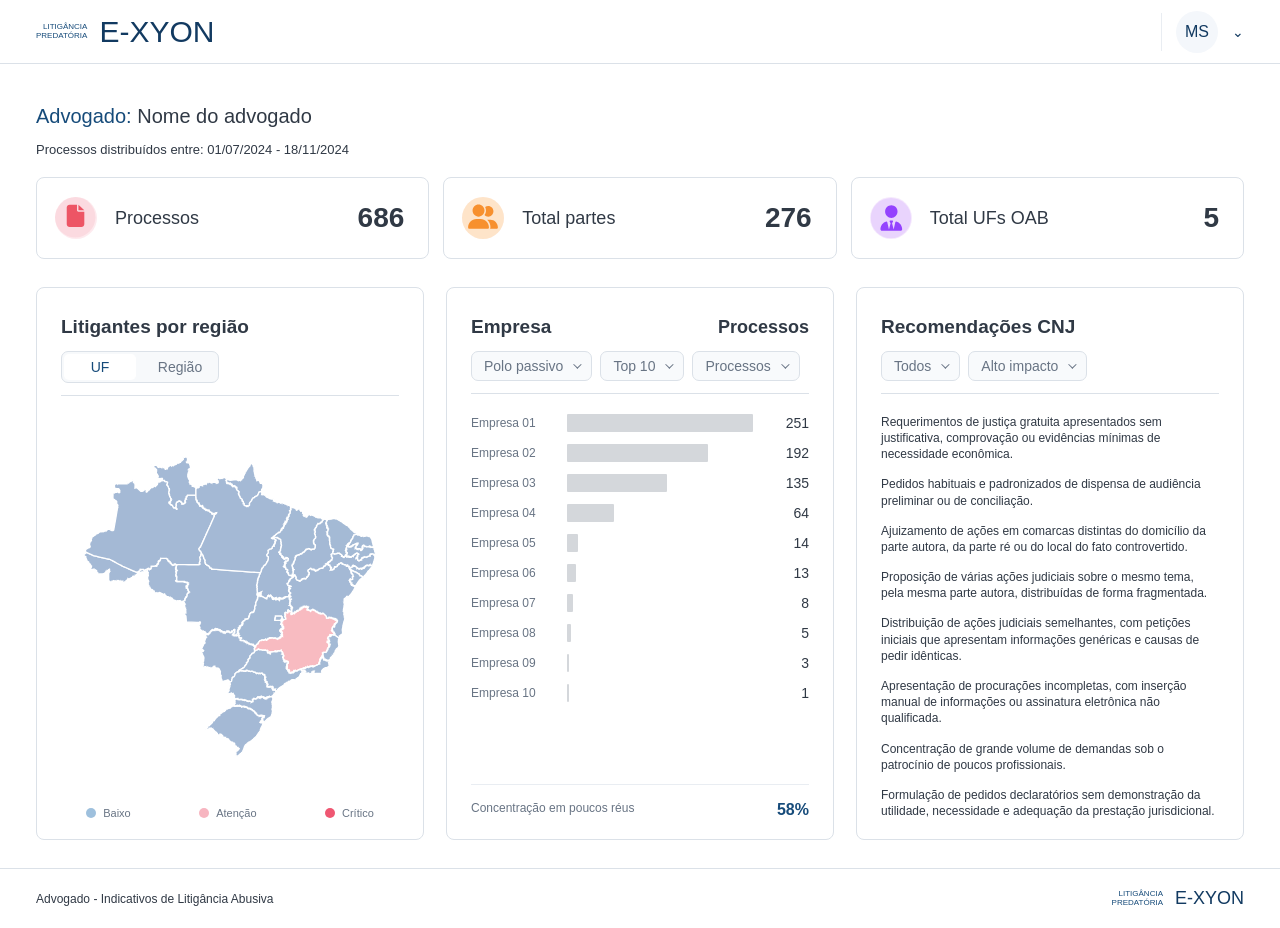
==== commit 7849c09a: "Add files via upload" ====
--- a/index.html
+++ b/index.html
@@ -3,132 +3,131 @@
 <head>
   <meta charset="utf-8" />
   <meta name="viewport" content="width=device-width, initial-scale=1" />
-  <title>E-XYON | Processos</title>
+  <title>E-XYON | Dashboard</title>
   <link rel="stylesheet" href="./styles.css" />
 </head>
 <body>
-  <div class="app" data-menu="open">
+  <main class="dashboard-shell">
     <header class="topbar">
       <div class="brand">
-        <span class="brand-mark">inovação<br />abusiva</span>
+        <span class="brand-kicker">Litigância<br />Predatória</span>
         <span class="brand-name">E-XYON</span>
       </div>
-      <div class="user-chip">MS <span>⌄</span></div>
+      <div class="profile">
+        <span>MS</span>
+        <span aria-hidden="true">⌄</span>
+      </div>
     </header>
 
-    <aside class="sidebar" aria-label="Lista de processos">
-      <button class="toggle-menu" type="button" aria-label="Fechar lista de processos">
-        <span aria-hidden="true"></span>
-      </button>
-      <div class="sidebar-inner">
-        <h2>Processos</h2>
-        <label class="process-search">
-          <span>Buscar processo</span>
-          <input id="processSearch" type="search" placeholder="Pesquisar número" autocomplete="off" />
-        </label>
-        <div class="process-list" id="processList"></div>
+    <section class="page-title" aria-labelledby="dashboard-title">
+      <div>
+        <h1 id="dashboard-title">Advogado: <span>Nome do advogado</span></h1>
+        <p>Processos distribuídos entre: 01/07/2024 - 18/11/2024</p>
       </div>
-    </aside>
+    </section>
 
-    <main class="workspace">
-      <a class="back-button" href="http://127.0.0.1:8790/" aria-label="Voltar para dashboard">
-        <span aria-hidden="true">‹</span>
-        Voltar
+    <section class="totals" aria-label="Resumo da distribuição">
+      <a class="total-card total-processes" href="./processos/" aria-label="Abrir página de processos">
+        <span class="metric-icon" aria-hidden="true">
+          <img src="./assets/icone-total-processos.svg" alt="" />
+        </span>
+        <span class="metric-label">Processos</span>
+        <strong>686</strong>
       </a>
-      <section class="case-header">
-        <div class="case-title">
-          <div class="case-title-row">
-            <h1>Processo Nº</h1>
-            <strong id="caseNumber">9999999-99.9999.9.99.0001</strong>
-          </div>
-          <div class="case-meta" aria-label="Dados principais do processo">
-            <p>Laudo com Indicativos de Litigância Predatória</p>
-            <label>Parte</label><strong id="caseParty">Parte 01</strong>
-            <label>CPF</label><strong id="caseCpf">99999999999</strong>
-            <label>Polo Ativo</label>
-          </div>
+      <article class="total-card total-parts" tabindex="0">
+        <span class="metric-icon" aria-hidden="true">
+          <img src="./assets/icone-total-partes.svg" alt="" />
+        </span>
+        <span class="metric-label">Total partes</span>
+        <strong>276</strong>
+      </article>
+      <article class="total-card total-ufs" tabindex="0">
+        <span class="metric-icon" aria-hidden="true">
+          <img src="./assets/icone-total-ufs-oab.svg" alt="" />
+        </span>
+        <span class="metric-label">Total UFs OAB</span>
+        <strong>5</strong>
+      </article>
+    </section>
+
+    <section class="insight-grid" aria-label="Indicadores principais">
+      <article class="panel map-panel">
+        <div class="panel-heading">
+          <h2>Litigantes por região</h2>
         </div>
-        <div class="header-actions" aria-label="Ações do laudo">
-          <button type="button" aria-label="Imprimir">
-            <svg viewBox="0 0 24 24" aria-hidden="true"><path d="M7 8V3h10v5M7 17H5a2 2 0 0 1-2-2v-5a2 2 0 0 1 2-2h14a2 2 0 0 1 2 2v5a2 2 0 0 1-2 2h-2M7 14h10v7H7zM7 11h.01"/></svg>
-          </button>
-          <button type="button" aria-label="Visualizar laudo impresso">
-            <svg viewBox="0 0 24 24" aria-hidden="true"><path d="M14 3H6a2 2 0 0 0-2 2v14a2 2 0 0 0 2 2h12a2 2 0 0 0 2-2V9z"/><path d="M14 3v6h6M8 13h8M8 17h6"/></svg>
-          </button>
+        <div class="segmented" aria-label="Visualização do mapa">
+          <button class="active" type="button">UF</button>
+          <button type="button">Região</button>
         </div>
-      </section>
+        <div class="divider"></div>
+        <div class="map-stage">
+          <img src="./assets/mapa-01.svg" alt="Mapa do Brasil com estados em azul e regiões destacadas em rosa" />
+        </div>
+        <div class="legend" aria-label="Legenda do mapa">
+          <span><i class="low"></i>Baixo</span>
+          <span><i class="attention"></i>Atenção</span>
+          <span><i class="critical"></i>Crítico</span>
+        </div>
+      </article>
 
-      <section class="content-grid">
-        <aside class="info-panel">
-          <article class="card">
-            <h2>Características do Processo</h2>
-            <dl id="caseFacts"></dl>
-          </article>
-          <article class="card">
-            <h2>Pedidos</h2>
-            <dl id="caseRequests"></dl>
-          </article>
-          <article class="card">
-            <h2>Documentos</h2>
-            <dl id="caseDocs"></dl>
-          </article>
-          <article class="card blue-note">
-            <h2>Região inicial</h2>
-            <p id="regionNote">Região compatível com o polo ativo informado.</p>
-          </article>
-        </aside>
+      <article class="panel company-panel">
+        <div class="panel-heading">
+          <h2>Empresa</h2>
+          <strong>Processos</strong>
+        </div>
+        <div class="filter-row" aria-label="Filtros de empresas">
+          <button type="button">Polo passivo <span aria-hidden="true"></span></button>
+          <button type="button">Top 10 <span aria-hidden="true"></span></button>
+          <button type="button">Processos <span aria-hidden="true"></span></button>
+        </div>
+        <div class="divider"></div>
+        <ol class="bar-list" aria-label="Ranking de empresas">
+          <li style="--value:100"><em>Empresa 01</em><span></span><b>251</b></li>
+          <li style="--value:76"><em>Empresa 02</em><span></span><b>192</b></li>
+          <li style="--value:54"><em>Empresa 03</em><span></span><b>135</b></li>
+          <li style="--value:25"><em>Empresa 04</em><span></span><b>64</b></li>
+          <li style="--value:6"><em>Empresa 05</em><span></span><b>14</b></li>
+          <li style="--value:5"><em>Empresa 06</em><span></span><b>13</b></li>
+          <li style="--value:3"><em>Empresa 07</em><span></span><b>8</b></li>
+          <li style="--value:2"><em>Empresa 08</em><span></span><b>5</b></li>
+          <li style="--value:1.2"><em>Empresa 09</em><span></span><b>3</b></li>
+          <li style="--value:.7"><em>Empresa 10</em><span></span><b>1</b></li>
+        </ol>
+        <footer class="panel-insight">
+          <span>Concentração em poucos réus</span>
+          <strong>58%</strong>
+        </footer>
+      </article>
 
-        <section class="analysis">
-          <div class="data-stack">
-            <article class="data-card">
-              <h2>Dados do Processo</h2>
-              <div class="table-scroll" aria-label="Tabela Dados do Processo com rolagem horizontal">
-              <div class="wide-table">
-                <div class="table-head cols-8">
-                  <span>Empresa polo Passivo</span>
-                  <span>Nº Processo</span>
-                  <span>Data de distribuição</span>
-                  <span>Siga Tribunal</span>
-                  <span>Município</span>
-                  <span>Ação judicial</span>
-                  <span>Assunto</span>
-                  <span>Advogado</span>
-                </div>
-                <div class="table-row cols-8 text-row">
-                  <span id="caseCompany">Empresa 01</span>
-                  <span id="caseTableNumber">9999999-99.9999.9.99.0001</span>
-                  <span id="caseDate">19/09/2022</span>
-                  <span>TJPR</span>
-                  <span id="caseCity">Curitiba/PR</span>
-                  <span>Ação declaratória</span>
-                  <span>Cartão consignado</span>
-                  <span id="caseLawyer">Advogado 01</span>
-                </div>
-              </div>
-              </div>
-            </article>
+      <article class="panel recommendations-panel">
+        <div class="panel-heading">
+          <h2>Recomendações CNJ</h2>
+        </div>
+        <div class="filter-row" aria-label="Filtros de recomendações">
+          <button type="button">Todos <span aria-hidden="true"></span></button>
+          <button type="button">Alto impacto <span aria-hidden="true"></span></button>
+        </div>
+        <div class="divider"></div>
+        <ul class="recommendation-list">
+          <li>Requerimentos de justiça gratuita apresentados sem justificativa, comprovação ou evidências mínimas de necessidade econômica.</li>
+          <li>Pedidos habituais e padronizados de dispensa de audiência preliminar ou de conciliação.</li>
+          <li>Ajuizamento de ações em comarcas distintas do domicílio da parte autora, da parte ré ou do local do fato controvertido.</li>
+          <li>Proposição de várias ações judiciais sobre o mesmo tema, pela mesma parte autora, distribuídas de forma fragmentada.</li>
+          <li>Distribuição de ações judiciais semelhantes, com petições iniciais que apresentam informações genéricas e causas de pedir idênticas.</li>
+          <li>Apresentação de procurações incompletas, com inserção manual de informações ou assinatura eletrônica não qualificada.</li>
+          <li>Concentração de grande volume de demandas sob o patrocínio de poucos profissionais.</li>
+          <li>Formulação de pedidos declaratórios sem demonstração da utilidade, necessidade e adequação da prestação jurisdicional.</li>
+        </ul>
+      </article>
+    </section>
 
-            <article class="data-card">
-              <h2>Processos Relacionados <span id="relatedCount">(Total 9)</span></h2>
-              <div class="table-scroll" aria-label="Tabela Processos Relacionados com rolagem horizontal">
-              <div class="wide-table related" id="relatedTable"></div>
-              </div>
-              <div class="table-footer">
-                <span id="resultsText">Exibindo 1-9 de 9 Processos</span>
-                <span>Processos por página <button>10</button></span>
-              </div>
-            </article>
-          </div>
-
-          <article class="recommendations">
-            <h2>Recomendações CNJ</h2>
-            <div id="accordion" class="accordion"></div>
-          </article>
-        </section>
-      </section>
-    </main>
-  </div>
-
-  <script src="./script.js"></script>
+    <footer class="page-footer">
+      <span>Advogado - Indicativos de Litigância Abusiva</span>
+      <div class="footer-brand">
+        <span>Litigância<br />Predatória</span>
+        <strong>E-XYON</strong>
+      </div>
+    </footer>
+  </main>
 </body>
 </html>
--- a/styles.css
+++ b/styles.css
@@ -1,604 +1,468 @@
 :root {
-  --blue: #005bc8;
-  --blue-2: #1f6fff;
-  --yellow: #f5b400;
-  --ink: #243142;
-  --muted: #7a8796;
-  --line: #e1e8f0;
-  --soft: #f6f9fc;
-  --card: #ffffff;
-  --danger: #ff6b79;
-  --ok: #48d597;
-  --sidebar-open: 260px;
-  --sidebar-closed: 44px;
-}
-
-* { box-sizing: border-box; }
+  --blue: #164b7a;
+  --blue-dark: #123a61;
+  --text: #303945;
+  --muted: #687484;
+  --subtle: #8d97a5;
+  --line: #dbe1e8;
+  --line-soft: #e9edf2;
+  --surface: #ffffff;
+  --page: #f4f7fb;
+  --blocked: #d4d7db;
+  --pink: #ef5772;
+  --orange: #ff9828;
+  --purple: #b665ef;
+  --green: #48cf95;
+}
+
+* {
+  box-sizing: border-box;
+}
 
 body {
   margin: 0;
   min-height: 100vh;
-  background: #f4f7fb;
-  color: var(--ink);
+  background: var(--page);
+  color: var(--text);
   font-family: Inter, "Segoe UI", Arial, sans-serif;
-  font-size: 16px;
-}
-
-.app {
-  --sidebar-width: var(--sidebar-closed);
+  font-size: 14px;
+}
+
+button {
+  font: inherit;
+}
+
+.dashboard-shell {
   width: min(1366px, 100vw);
-  min-height: 100vh;
+  min-height: 900px;
   margin: 0 auto;
-  display: grid;
-  grid-template-columns: var(--sidebar-width) 1fr;
-  grid-template-rows: 42px 1fr;
-  background: #fff;
-  transition: grid-template-columns 220ms ease;
-}
-
-.app[data-menu="open"] { --sidebar-width: var(--sidebar-open); }
-
-.topbar {
-  grid-column: 1 / -1;
+  background: var(--surface);
+  display: grid;
+  grid-template-rows: 64px auto auto 1fr 60px;
+}
+
+.topbar,
+.page-footer {
   display: flex;
   align-items: center;
   justify-content: space-between;
   border-bottom: 1px solid var(--line);
-  background: rgba(255, 255, 255, 0.94);
-  padding: 0 14px;
-  position: sticky;
-  top: 0;
-  z-index: 5;
-}
-
-.brand {
+  padding: 0 36px;
+}
+
+.brand,
+.footer-brand {
   display: inline-flex;
   align-items: center;
-  gap: 6px;
+  gap: 12px;
   color: var(--blue);
 }
 
-.brand-mark {
-  font-size: 7px;
-  line-height: 0.9;
+.brand-kicker,
+.footer-brand span {
+  font-size: 8px;
+  line-height: 1.05;
+  text-transform: uppercase;
   text-align: right;
-  text-transform: uppercase;
-  letter-spacing: .02em;
 }
 
 .brand-name {
-  font-size: 14px;
-  letter-spacing: .02em;
-}
-
-.user-chip {
+  color: var(--blue-dark);
+  font-size: 30px;
+  letter-spacing: 0;
+}
+
+.profile {
+  display: inline-flex;
+  align-items: center;
+  gap: 14px;
+  color: var(--blue-dark);
+}
+
+.profile::before {
+  content: "";
+  width: 1px;
+  height: 38px;
+  background: var(--line-soft);
+}
+
+.profile span:first-child {
+  width: 42px;
+  height: 42px;
+  border-radius: 50%;
+  background: #f4f7fb;
+  display: grid;
+  place-items: center;
+  font-size: 16px;
+}
+
+.page-title {
+  padding: 42px 36px 20px;
+}
+
+.page-title h1 {
+  margin: 0 0 16px;
+  color: var(--blue);
+  font-size: 20px;
+  font-weight: 500;
+  line-height: 1;
+}
+
+.page-title h1 span {
+  color: var(--text);
+  font-weight: 400;
+}
+
+.page-title p {
+  margin: 0;
+  color: var(--text);
+  font-size: 13px;
+}
+
+.blocked {
+  display: inline-block;
   height: 24px;
-  min-width: 34px;
+  border-radius: 1px;
+  background: var(--blocked);
+  vertical-align: -5px;
+}
+
+.title-block {
+  width: 392px;
+  margin-left: 0;
+}
+
+.totals {
+  display: grid;
+  grid-template-columns: repeat(3, 1fr);
+  gap: 14px;
+  padding: 0 36px 28px;
+}
+
+.total-card,
+.panel {
+  border: 1px solid var(--line);
+  border-radius: 8px;
+  background: var(--surface);
+}
+
+.total-card {
+  min-height: 82px;
+  display: grid;
+  grid-template-columns: 42px 1fr auto;
+  align-items: center;
+  gap: 18px;
+  padding: 0 24px 0 18px;
+  color: inherit;
+  cursor: default;
+  text-decoration: none;
+  transition: border-color 160ms ease, background 160ms ease, transform 160ms ease;
+}
+
+a.total-card {
+  cursor: pointer;
+}
+
+.total-card:hover,
+.total-card:focus-visible {
+  outline: none;
+  border-color: #b9c7d8;
+  background: #fbfcfe;
+  transform: translateY(-2px);
+}
+
+.metric-icon {
+  width: 42px;
+  height: 42px;
+  border-radius: 50%;
+  display: grid;
+  place-items: center;
+}
+
+.metric-icon img {
+  width: 42px;
+  height: 42px;
+  display: block;
+}
+
+.total-processes .metric-icon {
+  color: var(--pink);
+  background: rgb(239 87 114 / 12%);
+}
+
+.total-parts .metric-icon {
+  color: var(--orange);
+  background: rgb(255 152 40 / 14%);
+}
+
+.total-ufs .metric-icon {
+  color: var(--purple);
+  background: rgb(182 101 239 / 14%);
+}
+
+.metric-label {
+  font-size: 18px;
+}
+
+.total-card strong {
+  font-size: 28px;
+  letter-spacing: 0;
+}
+
+.insight-grid {
+  display: grid;
+  grid-template-columns: repeat(3, minmax(0, 1fr));
+  gap: 22px;
+  padding: 0 36px 28px;
+}
+
+.panel {
+  min-height: 470px;
+  padding: 28px 24px 20px;
+  display: flex;
+  flex-direction: column;
+}
+
+.panel-heading {
+  display: flex;
+  justify-content: space-between;
+  align-items: center;
+  gap: 20px;
+}
+
+.panel h2 {
+  margin: 0;
+  font-size: 19px;
+  line-height: 1.2;
+}
+
+.panel-heading strong {
+  font-size: 18px;
+}
+
+.divider {
+  height: 1px;
+  background: var(--line);
+  margin: 12px 0 20px;
+}
+
+.segmented,
+.filter-row {
   display: inline-flex;
   align-items: center;
-  justify-content: center;
-  gap: 5px;
+  gap: 8px;
+}
+
+.segmented {
+  align-self: flex-start;
   border: 1px solid var(--line);
   border-radius: 7px;
-  font-size: 12px;
-  color: #6b7787;
-}
-
-.sidebar {
-  grid-row: 2;
-  border-right: 1px solid var(--line);
-  background: #fff;
-  position: relative;
-  overflow: hidden;
-}
-
-.toggle-menu {
-  width: 24px;
-  height: 24px;
-  position: absolute;
-  top: 13px;
-  left: 10px;
-  z-index: 2;
-  border: 0;
-  border-radius: 50%;
-  background: #fff1df;
-  color: #ff9828;
-  cursor: pointer;
-  display: flex;
-  align-items: center;
-  justify-content: center;
-  padding: 0;
-}
-
-.toggle-menu span,
-.toggle-menu::before,
-.toggle-menu::after {
-  content: "";
-  display: block;
-  width: 11px;
-  height: 2px;
-  border-radius: 999px;
-  background: currentColor;
-}
-
-.toggle-menu span {
-  position: absolute;
-}
-
-.toggle-menu::before,
-.toggle-menu::after {
-  position: absolute;
-  transition: transform 160ms ease;
-}
-
-.toggle-menu::before {
-  transform: translateY(-4px);
-}
-
-.toggle-menu::after {
-  transform: translateY(4px);
-}
-
-.app[data-menu="open"] .toggle-menu span {
-  opacity: 0;
-}
-
-.app[data-menu="open"] .toggle-menu::before {
-  transform: rotate(45deg);
-}
-
-.app[data-menu="open"] .toggle-menu::after {
-  transform: rotate(-45deg);
-}
-
-.sidebar-inner {
-  width: var(--sidebar-open);
-  padding: 50px 10px 16px;
-  opacity: 0;
-  transform: translateX(-10px);
-  transition: opacity 180ms ease, transform 180ms ease;
-}
-
-.app[data-menu="open"] .sidebar-inner {
-  opacity: 1;
-  transform: translateX(0);
-}
-
-.sidebar h2 {
-  margin: 0 0 18px;
-  font-size: 18px;
-  color: #536274;
-  font-weight: 700;
-}
-
-.process-search {
-  display: grid;
-  gap: 3px;
-  margin: 0 0 22px;
-}
-
-.process-search span {
-  color: #8a96a6;
-  font-size: 11px;
-}
-
-.process-search input {
-  width: 100%;
-  height: 34px;
-  border: 1px solid var(--line);
-  border-radius: 7px;
-  background: #fff;
-  color: var(--ink);
-  font: inherit;
-  font-size: 12px;
-  padding: 0 10px;
-  outline: none;
-}
-
-.process-search input::placeholder {
-  color: #a1aab6;
-}
-
-.process-search input:focus {
-  border-color: #b9c7d8;
-  background: #fbfdff;
-}
-
-.process-list {
-  display: flex;
-  flex-direction: column;
-  gap: 4px;
-  max-height: calc(100vh - 178px);
-  overflow: auto;
-  padding-right: 6px;
-}
-
-.process-item {
-  min-height: 34px;
+  background: #f7f9fb;
+  padding: 2px;
+  margin-top: 12px;
+}
+
+.segmented button {
+  width: 72px;
+  height: 26px;
   border: 0;
   border-radius: 5px;
   background: transparent;
+  color: var(--muted);
   cursor: pointer;
-  text-align: left;
-  color: #657284;
-  font-size: 12px;
-  font-weight: 400;
-  font-variant-numeric: tabular-nums;
-  font-feature-settings: "tnum";
-  line-height: 1.25;
-  padding: 0 10px;
-  white-space: nowrap;
-  overflow: hidden;
-  text-overflow: ellipsis;
-}
-
-.process-item:hover,
-.process-item.active {
-  background: #eef5ff;
+  transition: background 140ms ease, color 140ms ease;
+}
+
+.segmented button.active,
+.segmented button:hover {
+  background: var(--surface);
   color: var(--blue);
-  font-weight: 400;
-}
-
-.workspace {
-  grid-row: 2;
-  min-width: 0;
-  width: calc(1366px - var(--sidebar-width));
-  max-width: calc(100vw - var(--sidebar-width));
-  padding: 18px 18px 28px;
-  overflow: hidden auto;
-}
-
-.back-button {
-  height: 28px;
-  margin: 0 0 28px 2px;
-  display: inline-flex;
-  align-items: center;
-  gap: 7px;
-  color: var(--blue);
-  text-decoration: none;
-  font-size: 13px;
-  font-weight: 600;
-  line-height: 1;
+}
+
+.filter-row {
+  margin-top: 12px;
+}
+
+.filter-row button {
+  height: 30px;
   border: 1px solid var(--line);
   border-radius: 7px;
+  background: #f8fafc;
+  color: var(--muted);
+  padding: 0 12px;
+  display: inline-flex;
+  align-items: center;
+  justify-content: center;
+  gap: 10px;
+  cursor: pointer;
+  line-height: 1;
+  transition: border-color 140ms ease, background 140ms ease, color 140ms ease;
+}
+
+.filter-row button span {
+  width: 6px;
+  height: 6px;
+  border-right: 1.5px solid currentColor;
+  border-bottom: 1.5px solid currentColor;
+  transform: rotate(45deg) translateY(-2px);
+  transform-origin: center;
+  flex: 0 0 auto;
+}
+
+.filter-row button:hover {
   background: #fff;
-  padding: 0 10px;
-  transition: border-color 140ms ease, background 140ms ease;
-}
-
-.back-button:hover {
   border-color: #b9c7d8;
-  background: #f8fbff;
-}
-
-.back-button span {
+  color: var(--blue);
+}
+
+.map-stage {
+  flex: 1;
+  display: grid;
+  place-items: center;
+  min-height: 286px;
+}
+
+.map-stage img {
+  width: 360px;
+  max-width: 96%;
+  height: auto;
+  display: block;
+}
+
+.legend {
+  display: flex;
+  justify-content: space-around;
+  gap: 18px;
+  color: var(--muted);
+  font-size: 11px;
+  padding-top: 10px;
+}
+
+.legend span {
+  display: inline-flex;
+  align-items: center;
+  gap: 7px;
+}
+
+.legend i {
+  width: 10px;
+  height: 10px;
+  border-radius: 50%;
+  display: inline-block;
+}
+
+.legend .low {
+  background: #9ec0dd;
+}
+
+.legend .attention {
+  background: #f7b5c0;
+}
+
+.legend .critical {
+  background: var(--pink);
+}
+
+.bar-list {
+  list-style: none;
+  padding: 0;
+  margin: 0;
+  display: grid;
+  gap: 12px;
+}
+
+.bar-list li {
+  display: grid;
+  grid-template-columns: 86px 1fr 46px;
+  gap: 10px;
+  align-items: center;
+}
+
+.bar-list em {
+  color: var(--muted);
+  font-size: 12px;
+  font-style: normal;
+  white-space: nowrap;
+}
+
+.bar-list span {
+  height: 18px;
+  width: calc(var(--value) * 1%);
+  min-width: 2px;
+  display: block;
+  background: var(--blocked);
+  border-radius: 1px;
+  transition: background 140ms ease;
+}
+
+.bar-list li:hover span {
+  background: #bac4d0;
+}
+
+.bar-list b {
+  text-align: right;
+  font-weight: 500;
+}
+
+.panel-insight {
+  margin-top: auto;
+  border-top: 1px solid var(--line-soft);
+  padding-top: 16px;
+  display: flex;
+  justify-content: space-between;
+  color: var(--muted);
+  font-size: 12px;
+}
+
+.panel-insight strong {
+  color: var(--blue);
+  font-size: 16px;
+}
+
+.recommendation-list {
+  list-style: none;
+  padding: 0;
+  margin: 0;
+  display: grid;
+  gap: 14px;
+  color: var(--text);
+  font-size: 12px;
+  line-height: 1.35;
+}
+
+.recommendation-list li {
+  position: relative;
+  padding-left: 0;
+}
+
+.recommendation-list li:hover {
+  color: var(--blue-dark);
+}
+
+.page-footer {
+  border-top: 1px solid var(--line);
+  border-bottom: 0;
+  color: var(--text);
+  font-size: 12px;
+}
+
+.footer-brand strong {
+  color: var(--blue-dark);
   font-size: 18px;
-  line-height: 0;
-  transform: translateY(-1px);
-}
-
-.case-header {
-  width: 100%;
-  display: grid;
-  grid-template-columns: minmax(0, 1fr) max-content;
-  align-items: start;
-  gap: 18px;
-  padding: 0 2px 18px;
-}
-
-.case-title {
-  display: grid;
-  gap: 10px;
-  min-width: 0;
-}
-
-.case-title-row {
-  display: flex;
-  align-items: baseline;
-  gap: 8px;
-  min-width: 0;
-}
-
-.case-header h1 {
-  margin: 0;
-  color: var(--blue);
-  font-size: 22px;
-  font-weight: 700;
-}
-
-.case-title strong {
-  color: #7d8794;
-  font-size: 18px;
-  font-weight: 600;
-  font-variant-numeric: tabular-nums;
-  font-feature-settings: "tnum";
-}
-
-.case-header p {
-  margin: 0;
-  color: #6d7887;
-  font-size: 13px;
-}
-
-.blocked {
-  display: inline-block;
-  height: 12px;
-  border-radius: 2px;
-  background: linear-gradient(90deg, #d3d5d8, #c7c9cc);
-  vertical-align: middle;
-}
-
-.title-block { width: 210px; height: 18px; margin-left: 5px; }
-.blocked.sm { width: 170px; }
-.blocked.xs { width: 72px; }
-
-.case-meta {
-  display: flex;
-  flex-wrap: wrap;
-  align-items: center;
-  gap: 6px 10px;
-  color: #7d8896;
-  font-size: 13px;
-  min-width: 0;
-}
-
-.case-meta strong {
-  color: #687484;
-  font-size: 13px;
-  font-weight: 600;
-}
-
-.header-actions {
-  display: inline-flex;
-  align-items: center;
-  gap: 8px;
-  padding-top: 34px;
-}
-
-.header-actions button {
-  width: 28px;
-  height: 22px;
-  border: 0;
-  border-radius: 999px;
-  background: #eef2f6;
-  color: var(--blue);
-  cursor: pointer;
-  display: grid;
-  place-items: center;
-}
-
-.header-actions svg {
-  width: 13px;
-  height: 13px;
-  fill: none;
-  stroke: currentColor;
-  stroke-width: 2;
-  stroke-linecap: round;
-  stroke-linejoin: round;
-}
-
-.content-grid {
-  display: grid;
-  grid-template-columns: 260px minmax(0, 1fr);
-  gap: 14px;
-  align-items: start;
-}
-
-.info-panel {
-  display: flex;
-  flex-direction: column;
-  gap: 12px;
-}
-
-.card,
-.data-card,
-.recommendations {
-  background: var(--card);
-  border: 1px solid var(--line);
-  border-radius: 4px;
-}
-
-.card {
-  padding: 14px;
-}
-
-.card h2,
-.data-card h2,
-.recommendations h2 {
-  margin: 0 0 12px;
-  color: var(--blue);
-  font-size: 14px;
-  font-weight: 700;
-}
-
-dl {
-  display: grid;
-  grid-template-columns: 1fr auto;
-  row-gap: 8px;
-  margin: 0;
-}
-
-dt {
-  color: #7b8795;
-  font-size: 12px;
-}
-
-dd {
-  margin: 0;
-  color: var(--danger);
-  font-size: 12px;
-  font-weight: 700;
-}
-
-.blue-note p {
-  margin: 0;
-  color: #6f8fc1;
-  font-size: 12px;
-  line-height: 1.45;
-}
-
-.analysis {
-  min-width: 0;
-}
-
-.data-stack {
-  min-width: 0;
-}
-
-.table-scroll {
-  overflow-x: auto;
-  overflow-y: hidden;
-  padding-bottom: 8px;
-  scrollbar-width: thin;
-  scrollbar-color: #c2cfdf transparent;
-}
-
-.table-scroll::-webkit-scrollbar { height: 8px; }
-.table-scroll::-webkit-scrollbar-thumb { background: #c2cfdf; border-radius: 8px; }
-
-.data-card {
-  margin-bottom: 14px;
-  padding: 13px 16px 10px;
-}
-
-.wide-table {
-  min-width: 1660px;
-}
-
-.table-head,
-.table-row {
-  display: grid;
-  align-items: center;
-  gap: 10px;
-}
-
-.cols-8 {
-  grid-template-columns: 250px 170px 180px 160px 150px 170px 190px 170px;
-}
-
-.cols-9 {
-  grid-template-columns: 250px 170px 180px 160px 150px 170px 190px 170px 170px;
-}
-
-.table-head {
-  height: 24px;
-  border-top: 1px solid #edf1f5;
-  border-bottom: 1px solid #edf1f5;
-  color: #84909f;
-  font-size: 12px;
-}
-
-.table-row {
-  min-height: 26px;
-}
-
-.table-row .blocked {
-  width: 100%;
-  height: 11px;
-}
-
-.text-row {
-  color: #5d6876;
-  font-size: 12px;
-  font-variant-numeric: tabular-nums;
-  font-feature-settings: "tnum";
-}
-
-.text-row span {
-  min-width: 0;
-  overflow: hidden;
-  text-overflow: ellipsis;
-  white-space: nowrap;
-}
-
-.related .table-row:nth-child(even) .blocked { opacity: .84; }
-
-.table-footer {
-  height: 24px;
-  display: flex;
-  align-items: center;
-  justify-content: space-between;
-  color: #a0a8b2;
-  font-size: 12px;
-}
-
-.table-footer button {
-  border: 1px solid var(--line);
-  background: #fff;
-  border-radius: 5px;
-  color: #8b96a4;
-  font-size: 12px;
-}
-
-.recommendations {
-  width: 100%;
-  padding: 14px 16px;
-}
-
-.accordion {
-  display: flex;
-  flex-direction: column;
-  gap: 0;
-  border-top: 1px solid #edf1f5;
-}
-
-.accordion-item {
-  border-bottom: 1px solid #edf1f5;
-}
-
-.accordion-trigger {
-  width: 100%;
-  min-height: 28px;
-  border: 0;
-  background: transparent;
-  display: grid;
-  grid-template-columns: 16px 1fr 18px;
-  gap: 6px;
-  align-items: center;
-  text-align: left;
-  color: #5f6b78;
-  font-size: 12px;
-  line-height: 1.45;
-  padding: 5px 0;
-  cursor: pointer;
-}
-
-.accordion-trigger::before {
-  content: "";
-  width: 0;
-  height: 0;
-  border-left: 4px solid #5f6b78;
-  border-top: 3px solid transparent;
-  border-bottom: 3px solid transparent;
-  justify-self: center;
-  transition: transform 160ms ease;
-}
-
-.accordion-item.open .accordion-trigger::before {
-  transform: rotate(90deg);
-}
-
-.status-dot {
-  width: 8px;
-  height: 8px;
-  border-radius: 50%;
-  justify-self: end;
-  background: var(--ok);
-}
-
-.accordion-item.warning .status-dot { background: var(--danger); }
-
-.accordion-content {
-  display: none;
-  padding: 0 28px 10px 22px;
-  color: #7b8795;
-  font-size: 12px;
-  line-height: 1.5;
-}
-
-.accordion-item.open .accordion-content { display: block; }
-
-@media (max-width: 980px) {
-  .content-grid { grid-template-columns: 1fr; }
-  .info-panel { max-width: 320px; }
-}
+  font-weight: 500;
+}
+
+@media (max-width: 1040px) {
+  .dashboard-shell {
+    min-height: 100vh;
+  }
+
+  .totals,
+  .insight-grid {
+    grid-template-columns: 1fr;
+  }
+
+  .title-block {
+    width: min(392px, 56vw);
+  }
+}
